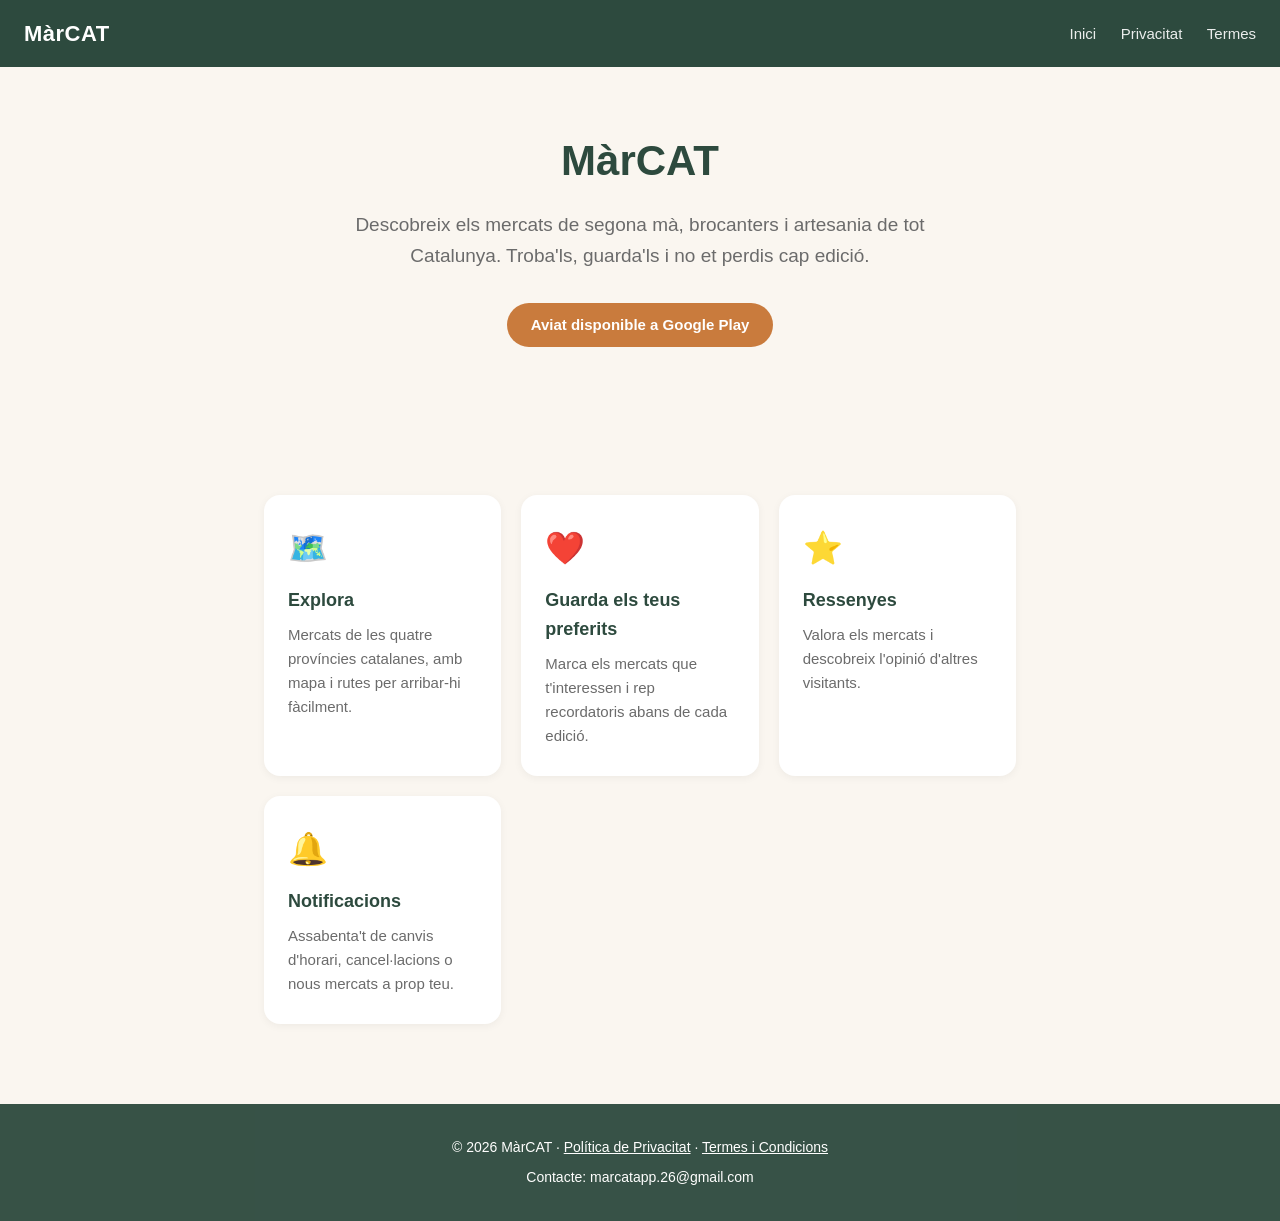
==== index.html @ 8c195678 "Add files via upload" ====
<!DOCTYPE html>
<html lang="ca">
<head>
  <meta charset="UTF-8">
  <meta name="viewport" content="width=device-width, initial-scale=1.0">
  <title>MàrCAT — Mercats de segona mà i brocanters de Catalunya</title>
  <meta name="description"
    content="MàrCAT és l'aplicació per descobrir mercats de segona mà,
    brocanters i artesania a Catalunya.">
  <link rel="stylesheet" href="style.css">
</head>
<body>

  <header class="navbar">
    <a href="index.html" class="logo">MàrCAT</a>
    <nav>
      <a href="index.html">Inici</a>
      <a href="privacitat.html">Privacitat</a>
      <a href="termes.html">Termes</a>
    </nav>
  </header>

  <section class="hero">
    <h1>MàrCAT</h1>
    <p class="subtitol">
      Descobreix els mercats de segona mà, brocanters i artesania
      de tot Catalunya. Troba'ls, guarda'ls i no et perdis cap edició.
    </p>
    <span class="badge">Aviat disponible a Google Play</span>
  </section>

  <div class="container">
    <div class="features">
      <div class="feature-card">
        <div class="icon">🗺️</div>
        <h3>Explora</h3>
        <p>Mercats de les quatre províncies catalanes, amb mapa i
          rutes per arribar-hi fàcilment.</p>
      </div>
      <div class="feature-card">
        <div class="icon">❤️</div>
        <h3>Guarda els teus preferits</h3>
        <p>Marca els mercats que t'interessen i rep recordatoris
          abans de cada edició.</p>
      </div>
      <div class="feature-card">
        <div class="icon">⭐</div>
        <h3>Ressenyes</h3>
        <p>Valora els mercats i descobreix l'opinió d'altres
          visitants.</p>
      </div>
      <div class="feature-card">
        <div class="icon">🔔</div>
        <h3>Notificacions</h3>
        <p>Assabenta't de canvis d'horari, cancel·lacions o nous
          mercats a prop teu.</p>
      </div>
    </div>
  </div>

  <footer class="footer">
    <p>© 2026 MàrCAT ·
      <a href="privacitat.html">Política de Privacitat</a> ·
      <a href="termes.html">Termes i Condicions</a>
    </p>
    <p style="margin-top:8px;">Contacte: marcatapp.26@gmail.com</p>
  </footer>

</body>
</html>
---- style.css ----
/* Estils compartits de la web de MàrCAT */

:root {
  --crema: #FAF6F0;
  --verd: #2D4A3E;
  --terracota: #C97B3D;
  --marro: #8B5E3C;
  --text: #2B2B2B;
  --gris-suau: #6B6B6B;
}

* {
  margin: 0;
  padding: 0;
  box-sizing: border-box;
}

body {
  font-family: -apple-system, BlinkMacSystemFont, "Segoe UI", Roboto,
    Helvetica, Arial, sans-serif;
  background-color: var(--crema);
  color: var(--text);
  line-height: 1.6;
}

/* Capçalera / barra de navegació */
.navbar {
  background-color: var(--verd);
  padding: 16px 24px;
  display: flex;
  align-items: center;
  justify-content: space-between;
  flex-wrap: wrap;
  gap: 12px;
}

.navbar .logo {
  color: white;
  font-size: 22px;
  font-weight: 700;
  text-decoration: none;
  letter-spacing: 0.5px;
}

.navbar nav a {
  color: white;
  text-decoration: none;
  margin-left: 20px;
  font-size: 15px;
  opacity: 0.9;
  transition: opacity 0.2s;
}

.navbar nav a:hover {
  opacity: 1;
  text-decoration: underline;
}

/* Contingut principal */
.container {
  max-width: 800px;
  margin: 0 auto;
  padding: 40px 24px 80px;
}

/* Secció hero de la pàgina d'inici */
.hero {
  text-align: center;
  padding: 60px 24px;
}

.hero h1 {
  color: var(--verd);
  font-size: 42px;
  margin-bottom: 16px;
}

.hero p.subtitol {
  color: var(--gris-suau);
  font-size: 19px;
  max-width: 600px;
  margin: 0 auto 32px;
}

.hero .badge {
  display: inline-block;
  background-color: var(--terracota);
  color: white;
  padding: 10px 24px;
  border-radius: 24px;
  font-weight: 600;
  font-size: 15px;
}

/* Targetes de característiques */
.features {
  display: grid;
  grid-template-columns: repeat(auto-fit, minmax(220px, 1fr));
  gap: 20px;
  margin-top: 48px;
}

.feature-card {
  background: white;
  border-radius: 16px;
  padding: 28px 24px;
  box-shadow: 0 2px 8px rgba(0, 0, 0, 0.05);
}

.feature-card .icon {
  font-size: 32px;
  margin-bottom: 12px;
}

.feature-card h3 {
  color: var(--verd);
  font-size: 18px;
  margin-bottom: 8px;
}

.feature-card p {
  color: var(--gris-suau);
  font-size: 15px;
}

/* Contingut de text legal */
.legal h1 {
  color: var(--verd);
  font-size: 32px;
  margin-bottom: 8px;
}

.legal .data-actualitzacio {
  color: var(--gris-suau);
  font-style: italic;
  margin-bottom: 32px;
}

.legal h2 {
  color: var(--verd);
  font-size: 22px;
  margin-top: 32px;
  margin-bottom: 12px;
  padding-bottom: 6px;
  border-bottom: 2px solid var(--terracota);
}

.legal h3 {
  color: var(--marro);
  font-size: 17px;
  margin-top: 20px;
  margin-bottom: 8px;
}

.legal p,
.legal li {
  margin-bottom: 12px;
  font-size: 16px;
}

.legal ul {
  padding-left: 24px;
  margin-bottom: 16px;
}

.legal strong {
  color: var(--verd);
}

.legal .nota {
  background-color: rgba(201, 123, 61, 0.1);
  border-left: 4px solid var(--terracota);
  padding: 16px 20px;
  border-radius: 8px;
  margin-top: 32px;
  font-size: 14px;
  color: var(--gris-suau);
}

.legal .destacat {
  background-color: #FFF8E1;
  border: 1px solid #F0D98C;
  padding: 4px 8px;
  border-radius: 4px;
  font-weight: 600;
}

/* Peu de pàgina */
.footer {
  background-color: var(--verd);
  color: white;
  text-align: center;
  padding: 32px 24px;
  font-size: 14px;
  opacity: 0.95;
}

.footer a {
  color: white;
  text-decoration: underline;
}

/* Responsivitat */
@media (max-width: 600px) {
  .hero h1 {
    font-size: 32px;
  }
  .navbar {
    justify-content: center;
    text-align: center;
  }
  .navbar nav a {
    margin: 0 10px;
  }
}
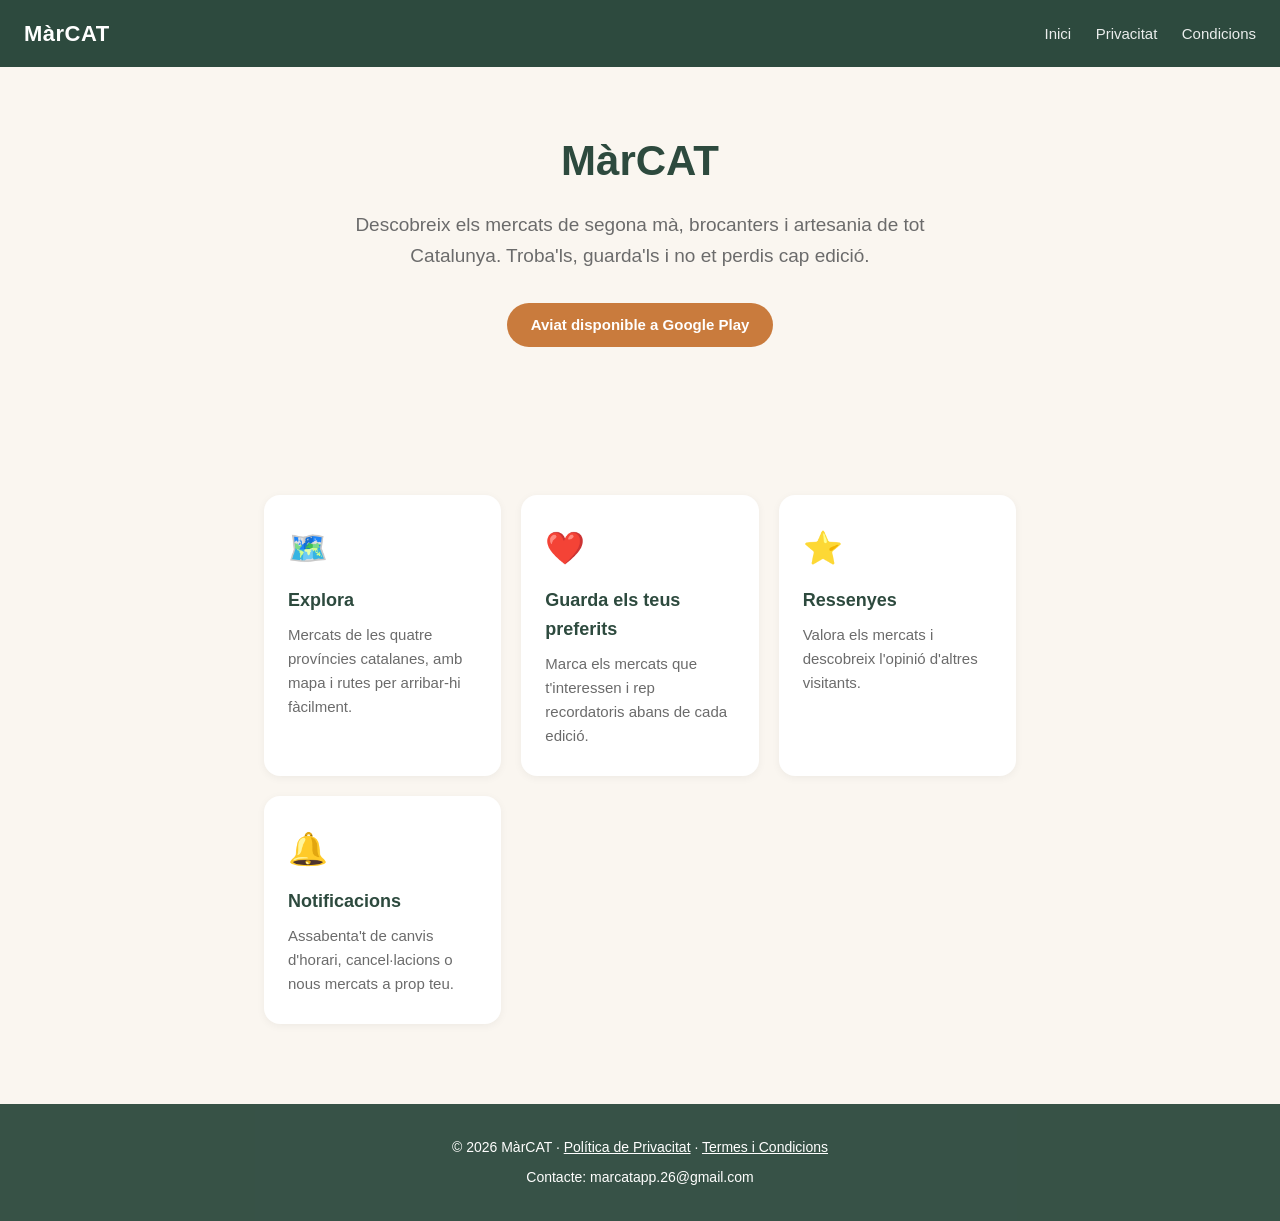
==== commit fac39e16: "Update index.html" ====
--- a/index.html
+++ b/index.html
@@ -16,7 +16,7 @@
     <nav>
       <a href="index.html">Inici</a>
       <a href="privacitat.html">Privacitat</a>
-      <a href="termes.html">Termes</a>
+      <a href="termes.html">Condicions</a>
     </nav>
   </header>
 
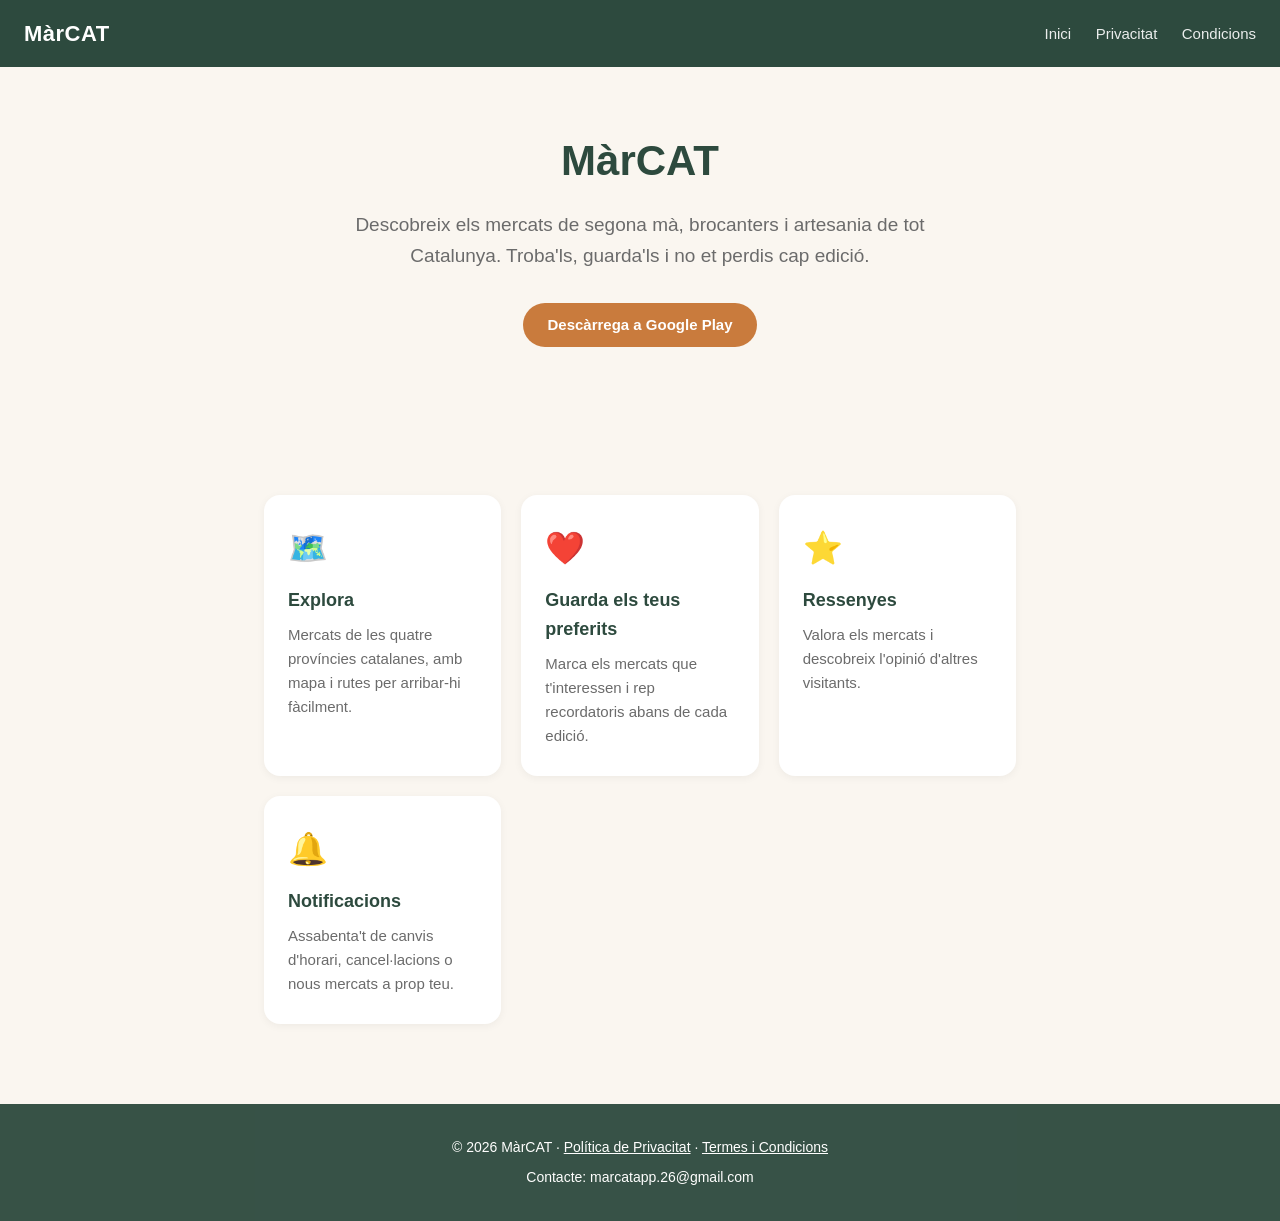
==== commit 784a7729: "Update index.html" ====
--- a/index.html
+++ b/index.html
@@ -26,7 +26,7 @@
       Descobreix els mercats de segona mà, brocanters i artesania
       de tot Catalunya. Troba'ls, guarda'ls i no et perdis cap edició.
     </p>
-    <span class="badge">Aviat disponible a Google Play</span>
+    <span class="badge"><a href="https://play.google.com/store/apps/details?id=com.mercat.mercat&pcampaignid=web_share" target="_blank" rel="noopener noreferrer" style="color: inherit; text-decoration: none;">Descàrrega a Google Play</a></span>
   </section>
 
   <div class="container">
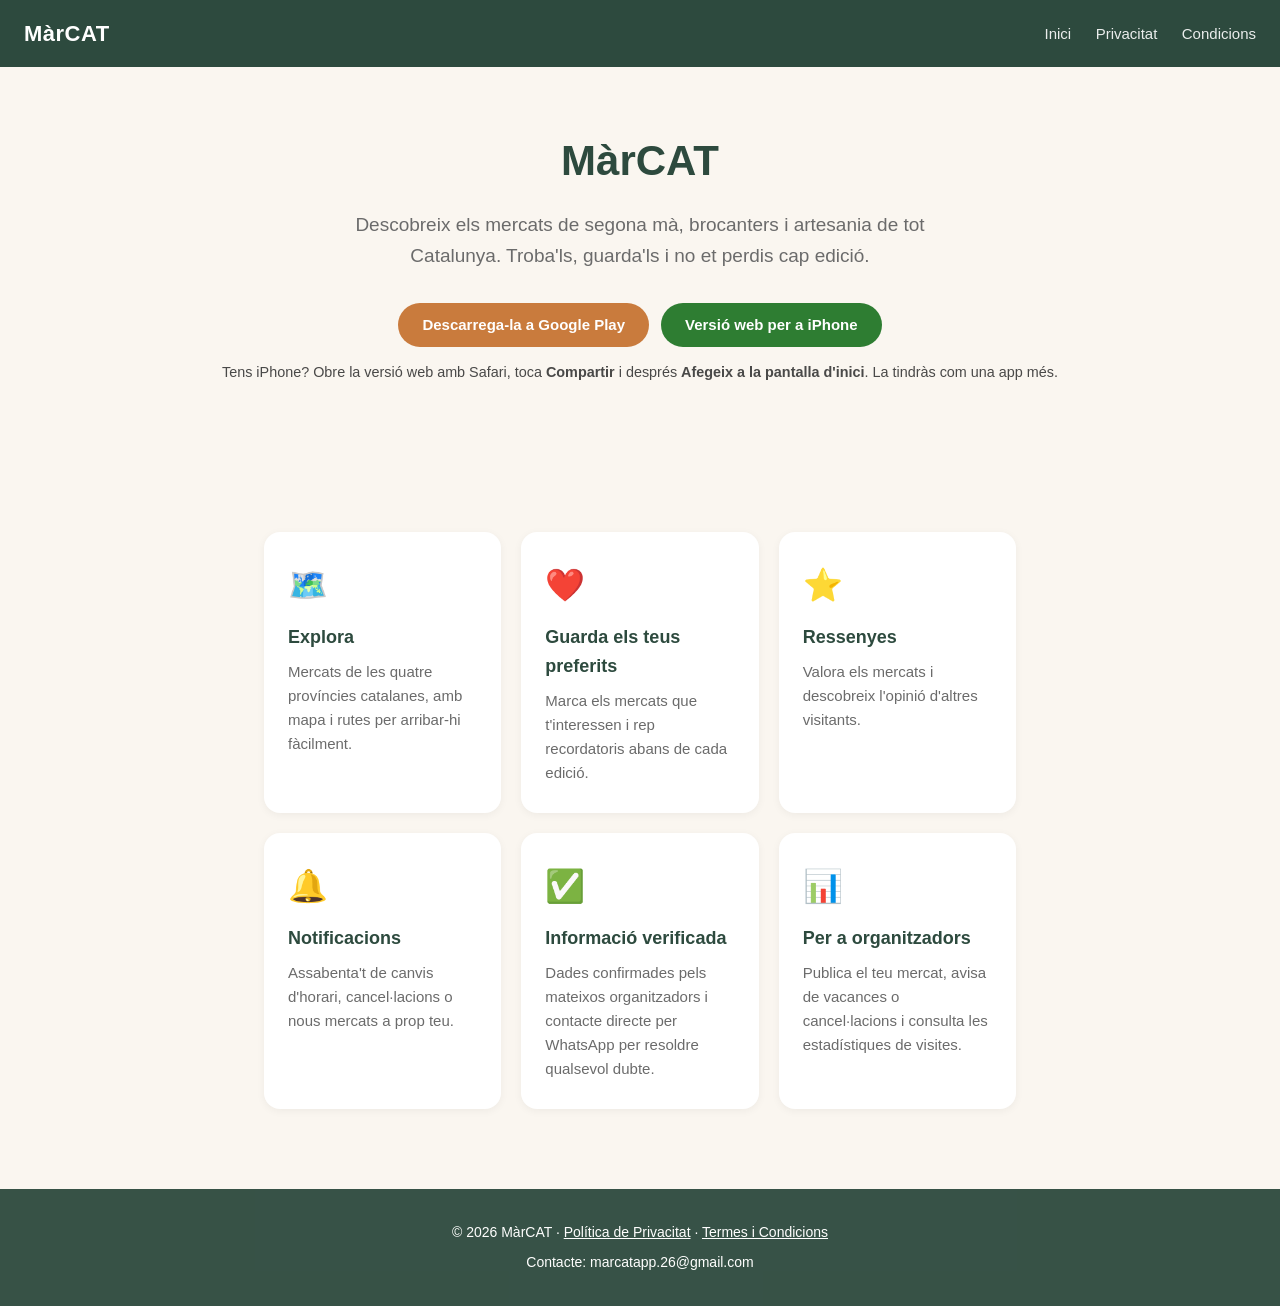
==== commit 9ebae62f: "Rename index (3).html to index.html" ====
--- a/index.html
+++ b/index.html
@@ -8,6 +8,32 @@
     content="MàrCAT és l'aplicació per descobrir mercats de segona mà,
     brocanters i artesania a Catalunya.">
   <link rel="stylesheet" href="style.css">
+  <style>
+    /* Botons de descàrrega: un al costat de l'altre (i un sota l'altre
+       en mòbil). Reutilitzen la classe .badge de style.css. */
+    .botons-descarrega {
+      display: flex;
+      flex-wrap: wrap;
+      justify-content: center;
+      gap: 12px;
+      margin-top: 8px;
+    }
+    .botons-descarrega a.badge {
+      color: #ffffff;
+      text-decoration: none;
+      cursor: pointer;
+    }
+    /* Botó de la versió web (iPhone): mateixa forma, en verd. */
+    .botons-descarrega a.badge.web {
+      background: #2E7D32;
+      border-color: #2E7D32;
+    }
+    .nota-iphone {
+      margin-top: 14px;
+      font-size: 0.9em;
+      opacity: 0.85;
+    }
+  </style>
 </head>
 <body>
 
@@ -26,7 +52,26 @@
       Descobreix els mercats de segona mà, brocanters i artesania
       de tot Catalunya. Troba'ls, guarda'ls i no et perdis cap edició.
     </p>
-    <span class="badge"><a href="https://play.google.com/store/apps/details?id=com.mercat.mercat&pcampaignid=web_share" target="_blank" rel="noopener noreferrer" style="color: inherit; text-decoration: none;">Descàrrega a Google Play</a></span>
+
+    <div class="botons-descarrega">
+      <a class="badge"
+        href="https://play.google.com/store/apps/details?id=com.mercat.mercat&pcampaignid=web_share"
+        target="_blank" rel="noopener noreferrer">
+        Descarrega-la a Google Play
+      </a>
+      <a class="badge web"
+        href="https://app.marcat.app"
+        target="_blank" rel="noopener noreferrer">
+        Versió web per a iPhone
+      </a>
+    </div>
+
+    <p class="nota-iphone">
+      Tens iPhone? Obre la versió web amb Safari, toca
+      <strong>Compartir</strong> i després
+      <strong>Afegeix a la pantalla d'inici</strong>.
+      La tindràs com una app més.
+    </p>
   </section>
 
   <div class="container">
@@ -55,6 +100,18 @@
         <p>Assabenta't de canvis d'horari, cancel·lacions o nous
           mercats a prop teu.</p>
       </div>
+      <div class="feature-card">
+        <div class="icon">✅</div>
+        <h3>Informació verificada</h3>
+        <p>Dades confirmades pels mateixos organitzadors i contacte
+          directe per WhatsApp per resoldre qualsevol dubte.</p>
+      </div>
+      <div class="feature-card">
+        <div class="icon">📊</div>
+        <h3>Per a organitzadors</h3>
+        <p>Publica el teu mercat, avisa de vacances o cancel·lacions
+          i consulta les estadístiques de visites.</p>
+      </div>
     </div>
   </div>
 
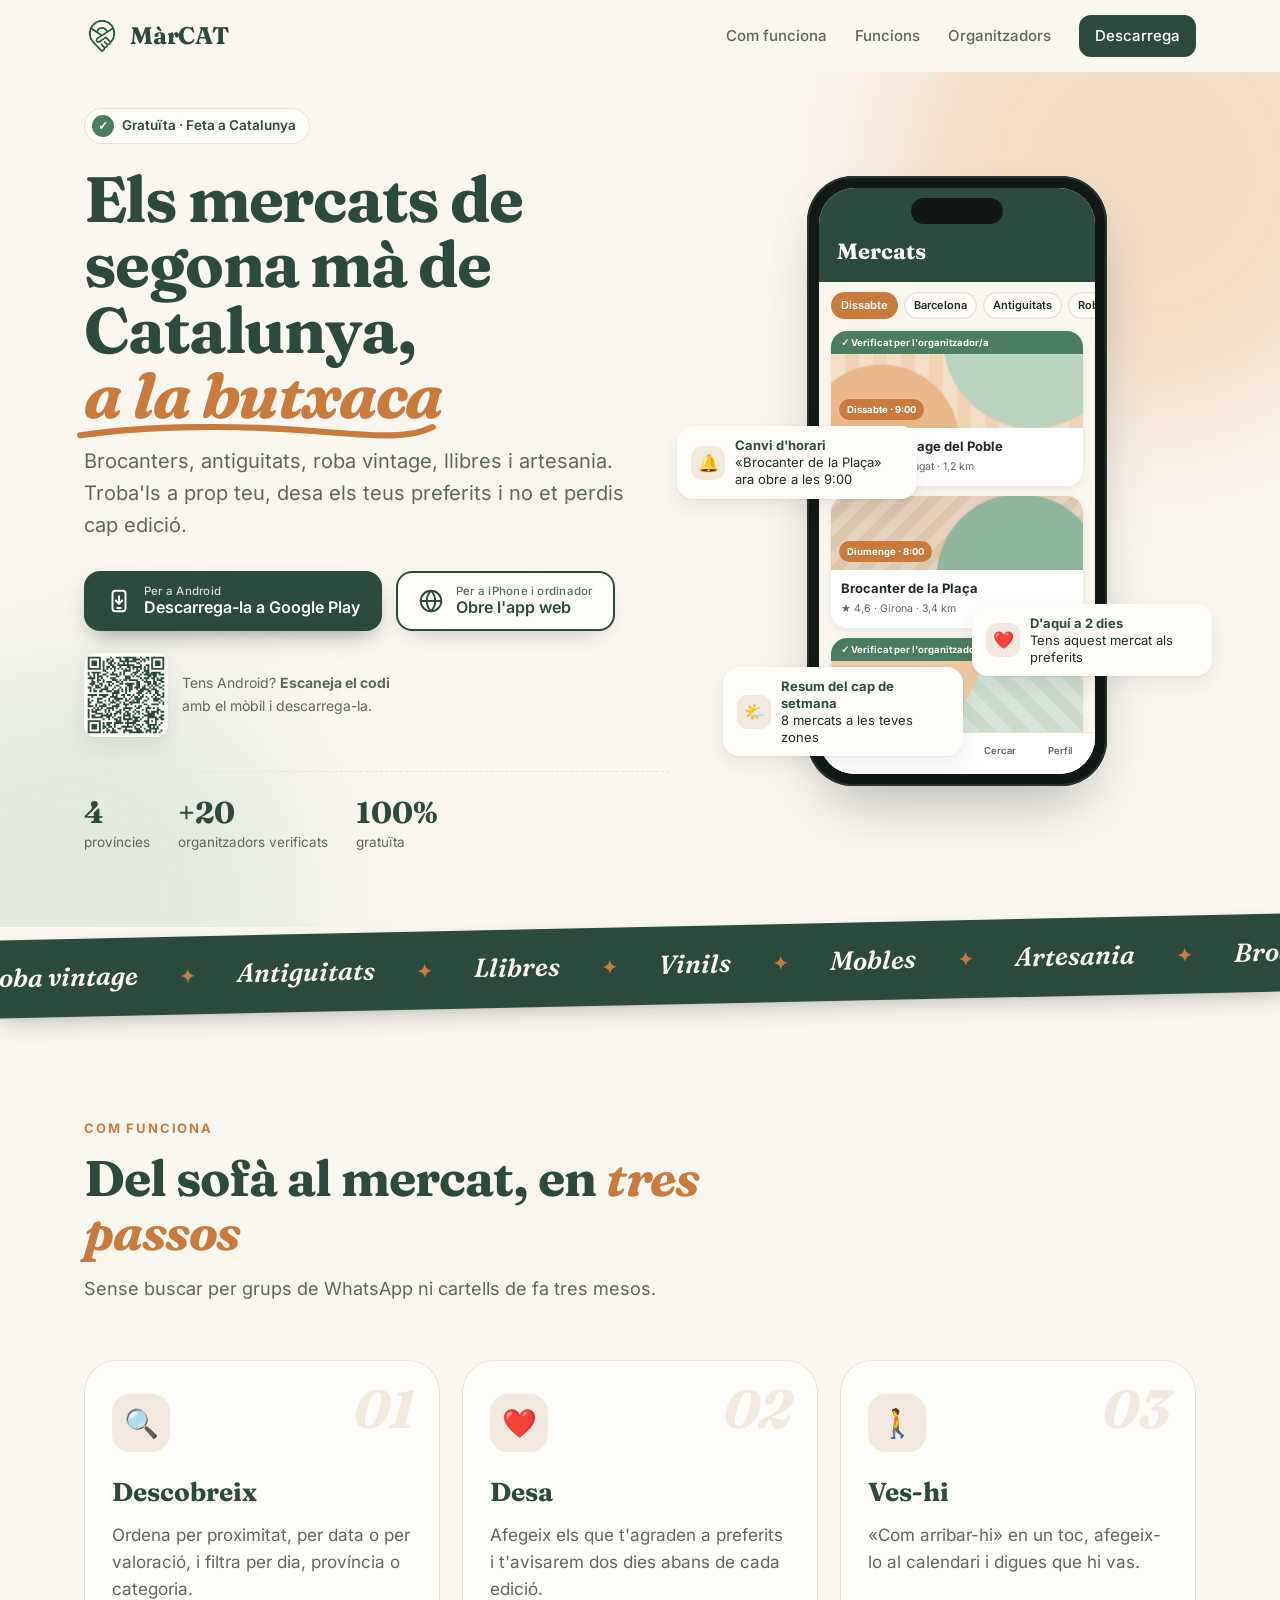
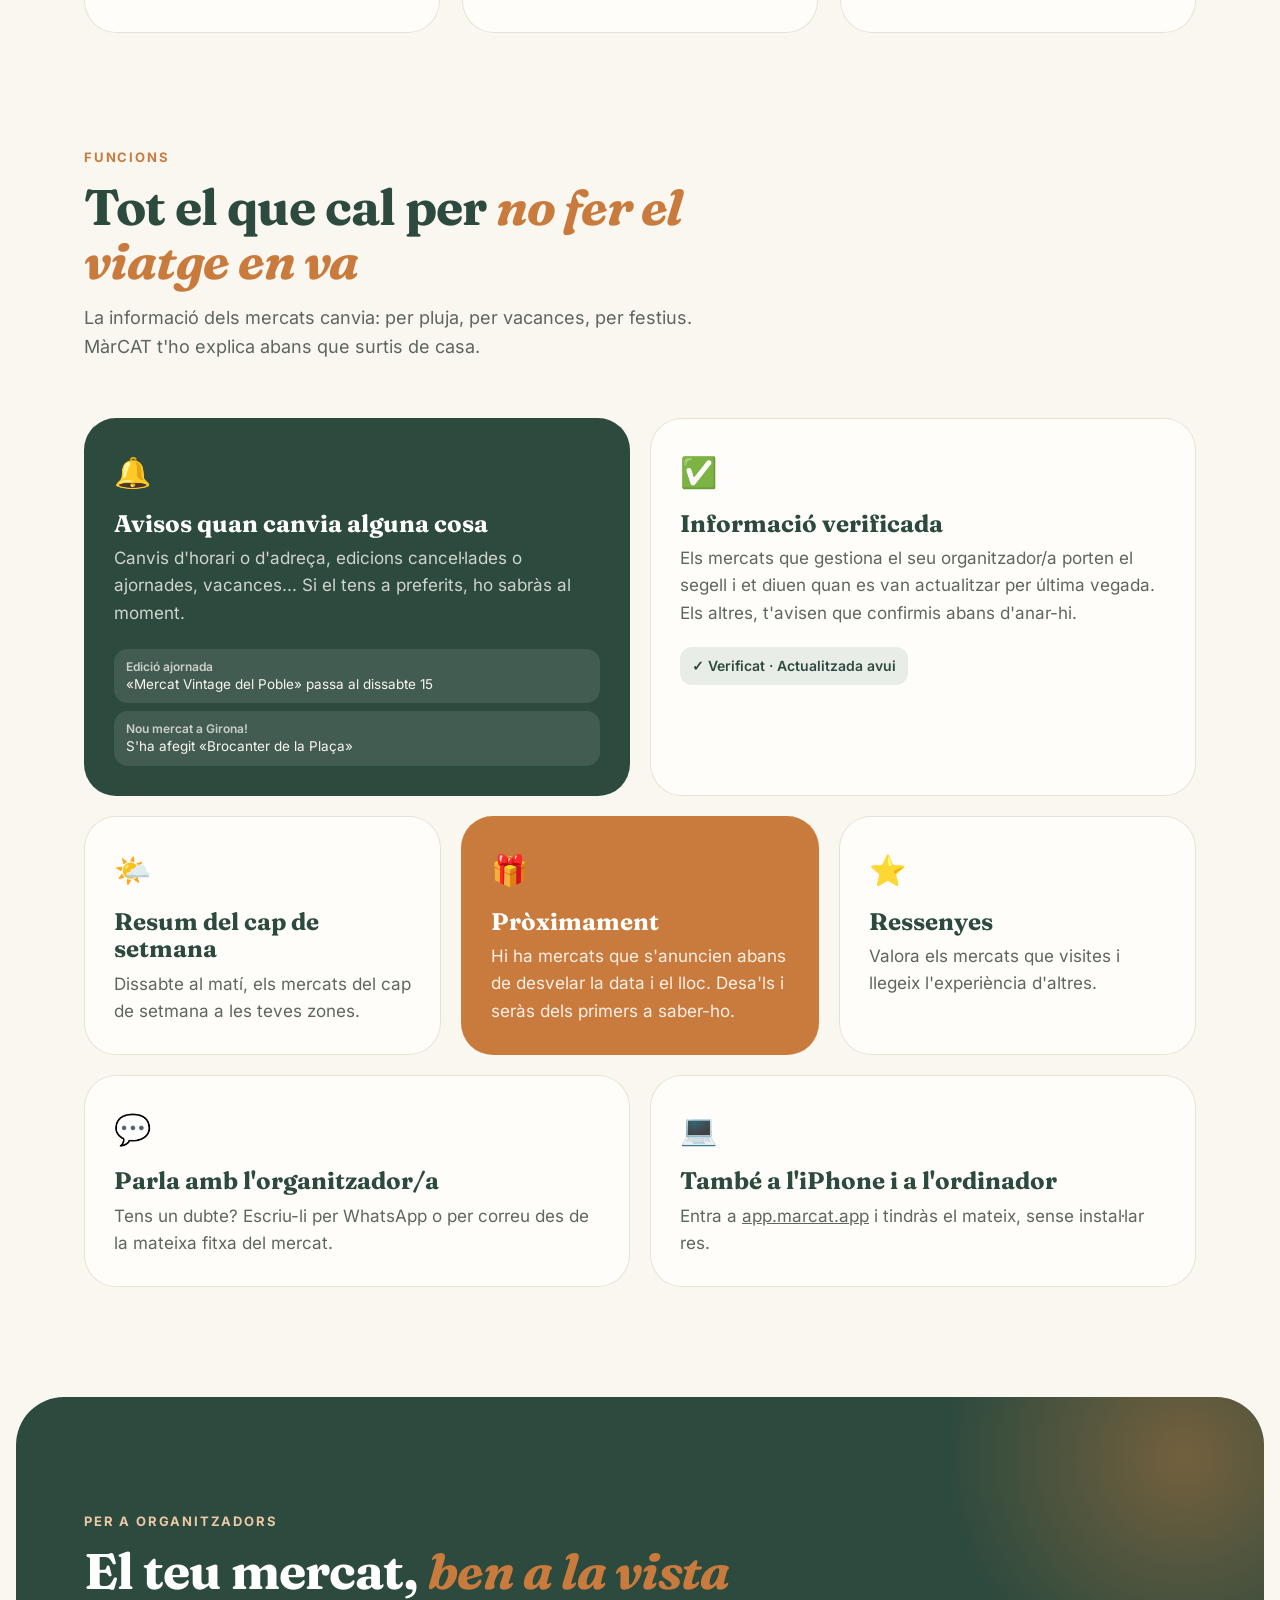
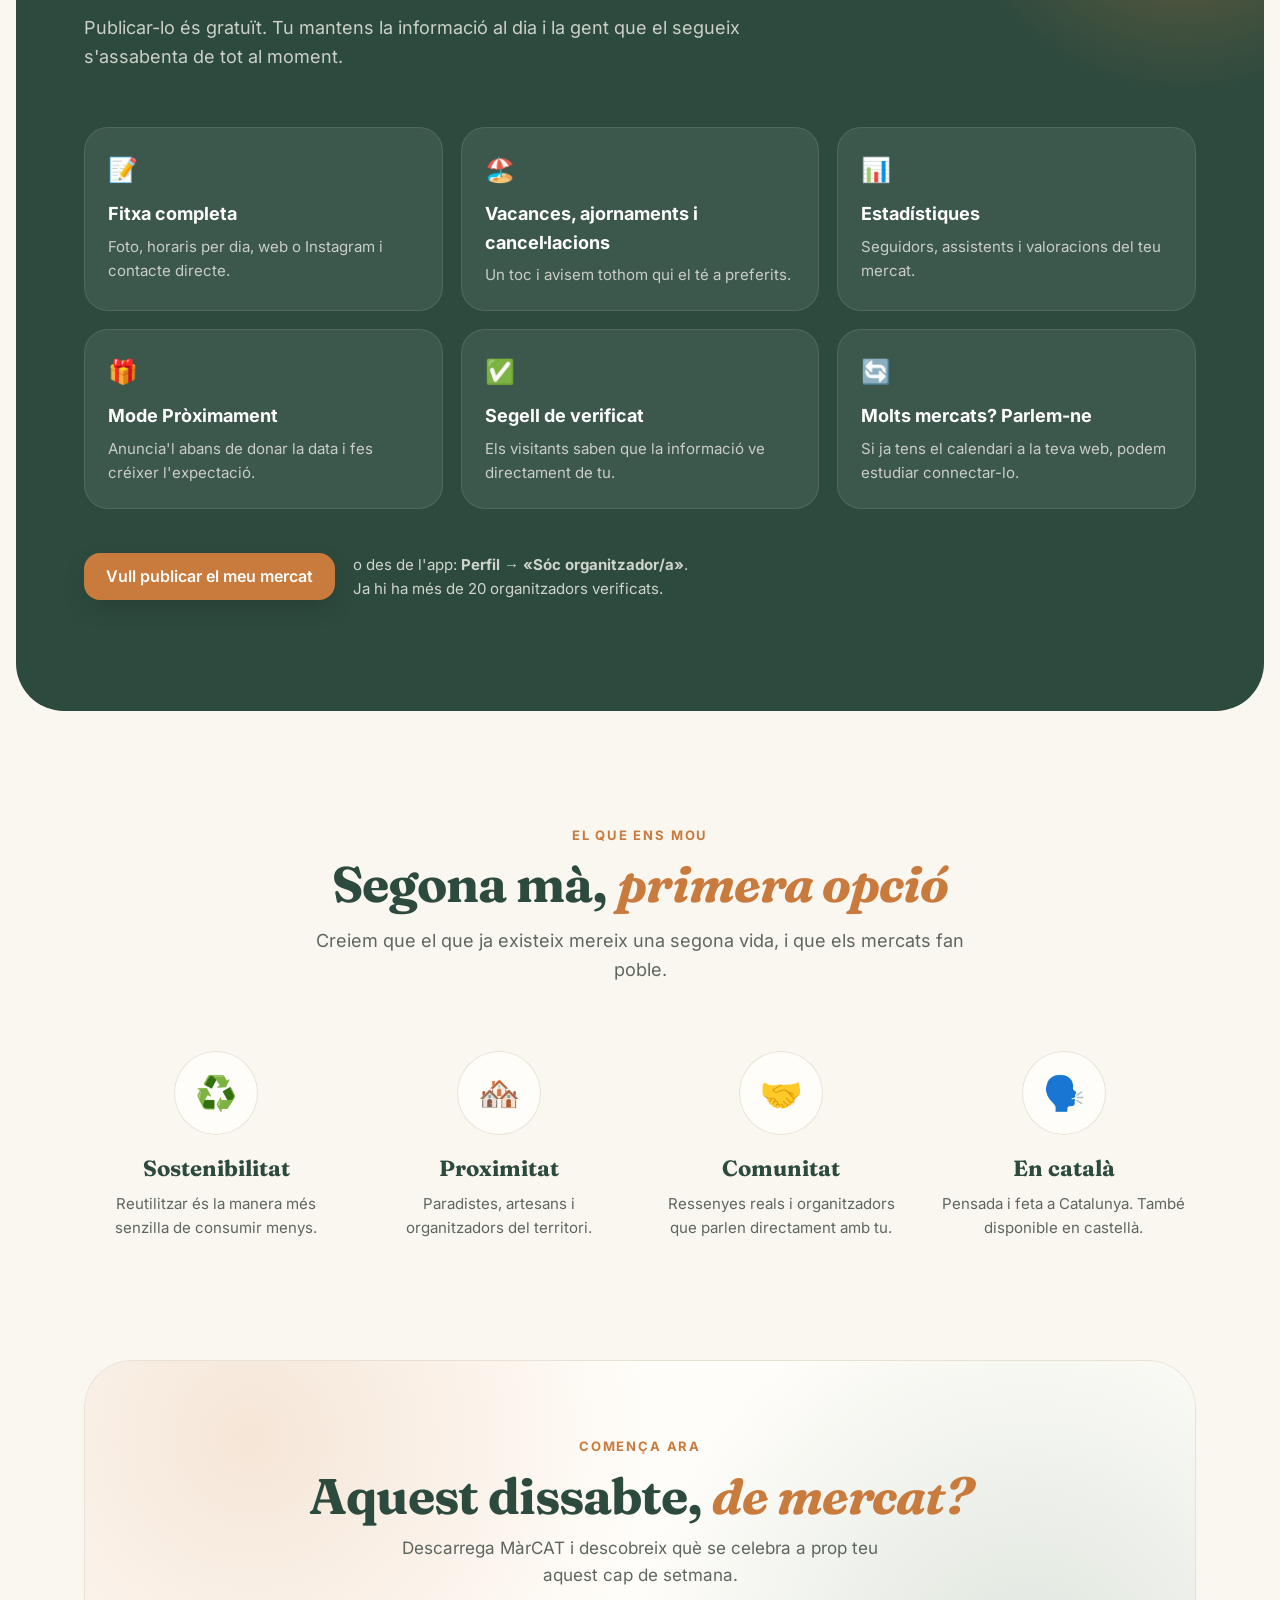
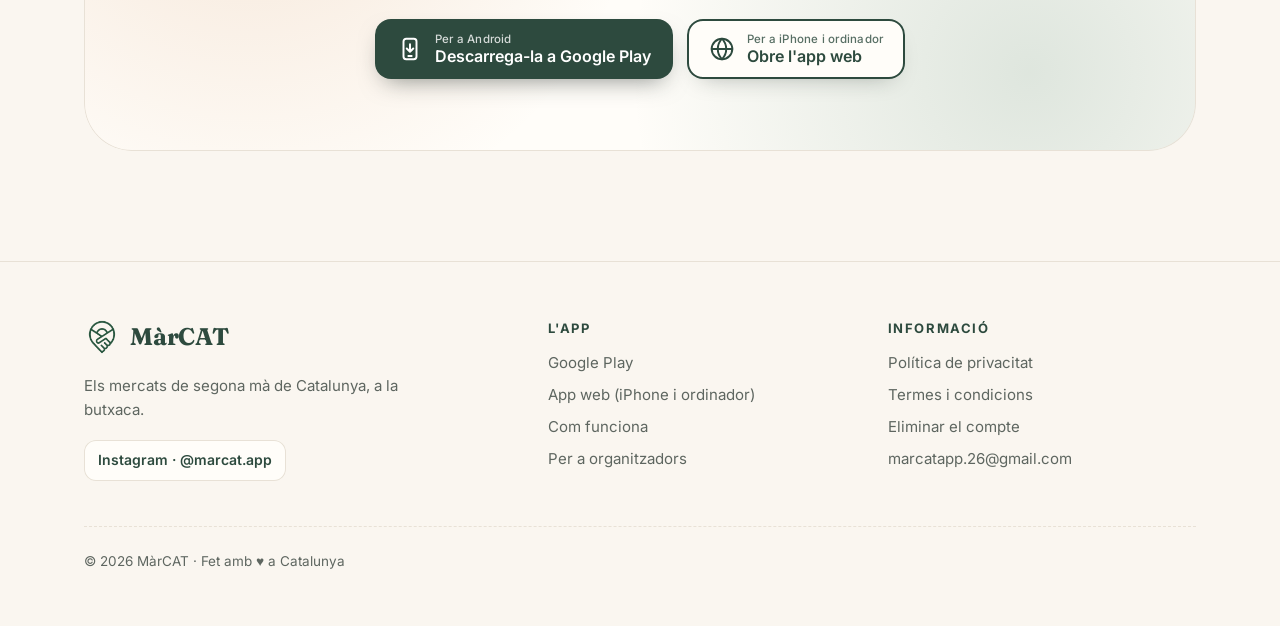
==== commit c1650f86: "Web nova: nou disseny i politiques actualitzades" ====
--- a/index.html
+++ b/index.html
@@ -1,127 +1,421 @@
 <!DOCTYPE html>
-<html lang="ca">
+<html lang="ca" class="sense-js">
 <head>
   <meta charset="UTF-8">
   <meta name="viewport" content="width=device-width, initial-scale=1.0">
-  <title>MàrCAT — Mercats de segona mà i brocanters de Catalunya</title>
+  <title>MàrCAT · Els mercats de segona mà de Catalunya</title>
   <meta name="description"
-    content="MàrCAT és l'aplicació per descobrir mercats de segona mà,
-    brocanters i artesania a Catalunya.">
-  <link rel="stylesheet" href="style.css">
-  <style>
-    /* Botons de descàrrega: un al costat de l'altre (i un sota l'altre
-       en mòbil). Reutilitzen la classe .badge de style.css. */
-    .botons-descarrega {
-      display: flex;
-      flex-wrap: wrap;
-      justify-content: center;
-      gap: 12px;
-      margin-top: 8px;
-    }
-    .botons-descarrega a.badge {
-      color: #ffffff;
-      text-decoration: none;
-      cursor: pointer;
-    }
-    /* Botó de la versió web (iPhone): mateixa forma, en verd. */
-    .botons-descarrega a.badge.web {
-      background: #2E7D32;
-      border-color: #2E7D32;
-    }
-    .nota-iphone {
-      margin-top: 14px;
-      font-size: 0.9em;
-      opacity: 0.85;
-    }
-  </style>
+    content="MàrCAT és l'app gratuïta per descobrir mercats de segona mà, brocanters, antiguitats i artesania a tot Catalunya. Desa els teus preferits i rep avisos de cada canvi.">
+  <meta name="theme-color" content="#2D4A3E">
+
+  <!-- Vista prèvia en compartir l'enllaç (WhatsApp, xarxes...) -->
+  <meta property="og:type" content="website">
+  <meta property="og:url" content="https://marcat.app/">
+  <meta property="og:title" content="MàrCAT · Els mercats de segona mà de Catalunya">
+  <meta property="og:description"
+    content="Troba brocanters, mercats d'antiguitats, vintage i artesania a prop teu. Gratuïta.">
+  <meta property="og:image" content="https://marcat.app/assets/img/og-marcat.png">
+  <meta property="og:image:width" content="1200">
+  <meta property="og:image:height" content="630">
+  <meta name="twitter:card" content="summary_large_image">
+  <meta property="og:locale" content="ca_ES">
+
+  <link rel="icon" href="favicon.ico" sizes="any">
+  <link rel="icon" type="image/png" sizes="96x96" href="favicon-96x96.png">
+  <link rel="icon" type="image/png" sizes="48x48" href="favicon-48x48.png">
+  <link rel="apple-touch-icon" href="apple-touch-icon.png">
+
+  <link rel="preload" href="assets/fonts/fraunces-latin-700-normal.woff2" as="font" type="font/woff2" crossorigin>
+  <link rel="preload" href="assets/fonts/inter-latin-wght-normal.woff2" as="font" type="font/woff2" crossorigin>
+  <link rel="stylesheet" href="assets/css/web.css">
 </head>
 <body>
 
-  <header class="navbar">
-    <a href="index.html" class="logo">MàrCAT</a>
-    <nav>
-      <a href="index.html">Inici</a>
-      <a href="privacitat.html">Privacitat</a>
-      <a href="termes.html">Condicions</a>
-    </nav>
+  <!-- ============================ CAPÇALERA ============================ -->
+  <header class="capcalera">
+    <div class="contenidor">
+      <a class="marca" href="./" aria-label="MàrCAT, inici">
+        <img src="assets/img/logo-128.png" alt="" width="36" height="36">
+        MàrCAT
+      </a>
+      <nav class="menu" aria-label="Menú principal">
+        <a href="#com-funciona">Com funciona</a>
+        <a href="#funcions">Funcions</a>
+        <a href="#organitzadors">Organitzadors</a>
+        <a class="boto-petit" href="#descarrega">Descarrega</a>
+      </nav>
+    </div>
   </header>
 
-  <section class="hero">
-    <h1>MàrCAT</h1>
-    <p class="subtitol">
-      Descobreix els mercats de segona mà, brocanters i artesania
-      de tot Catalunya. Troba'ls, guarda'ls i no et perdis cap edició.
-    </p>
-
-    <div class="botons-descarrega">
-      <a class="badge"
-        href="https://play.google.com/store/apps/details?id=com.mercat.mercat&pcampaignid=web_share"
-        target="_blank" rel="noopener noreferrer">
-        Descarrega-la a Google Play
-      </a>
-      <a class="badge web"
-        href="https://app.marcat.app"
-        target="_blank" rel="noopener noreferrer">
-        Versió web per a iPhone
-      </a>
+  <main>
+
+    <!-- =============================== HERO =============================== -->
+    <section class="hero" id="descarrega">
+      <div class="contenidor">
+
+        <div>
+          <span class="etiqueta"><span class="punt">✓</span> Gratuïta · Feta a Catalunya</span>
+
+          <h1>
+            Els mercats de segona mà de Catalunya,
+            <em>a la butxaca<svg viewBox="0 0 300 20" preserveAspectRatio="none" aria-hidden="true"><path d="M3 14 C 60 4, 140 4, 200 10 S 280 16, 297 6"/></svg></em>
+          </h1>
+
+          <p class="entradeta">
+            Brocanters, antiguitats, roba vintage, llibres i artesania.
+            Troba'ls a prop teu, desa els teus preferits i no et perdis
+            cap edició.
+          </p>
+
+          <div class="descarregues" data-descarregues>
+            <a class="boto brilla" data-boto="play"
+              href="https://play.google.com/store/apps/details?id=com.mercat.mercat&amp;referrer=utm_source%3Dweb"
+              target="_blank" rel="noopener">
+              <svg viewBox="0 0 24 24" fill="none" stroke="currentColor" stroke-width="1.8" stroke-linecap="round" stroke-linejoin="round" aria-hidden="true"><rect x="6" y="2.5" width="12" height="19" rx="2.5"/><path d="M12 7.5v7m0 0-3-3m3 3 3-3"/><path d="M10.5 18.5h3"/></svg>
+              <span class="boto-text"><small>Per a Android</small>Descarrega-la a Google Play</span>
+            </a>
+            <a class="boto secundari" data-boto="web" href="https://app.marcat.app" target="_blank" rel="noopener">
+              <svg viewBox="0 0 24 24" fill="none" stroke="currentColor" stroke-width="1.8" stroke-linecap="round" stroke-linejoin="round" aria-hidden="true"><circle cx="12" cy="12" r="9.5"/><path d="M2.5 12h19M12 2.5c2.6 2.8 3.9 6 3.9 9.5S14.6 18.7 12 21.5C9.4 18.7 8.1 15.5 8.1 12S9.4 5.3 12 2.5Z"/></svg>
+              <span class="boto-text"><small>Per a iPhone i ordinador</small>Obre l'app web</span>
+            </a>
+          </div>
+
+          <!-- Només a iPhone (ho activa web.js) -->
+          <div class="passos-iphone">
+            <strong>A l'iPhone, tindràs MàrCAT com una app més:</strong>
+            <ol>
+              <li>Obre <strong>l'app web</strong> amb Safari.</li>
+              <li>Toca <strong>Compartir</strong> (el quadrat amb la fletxa).</li>
+              <li>Tria <strong>Afegeix a la pantalla d'inici</strong>.</li>
+            </ol>
+          </div>
+
+          <!-- Només a l'ordinador (ho activa web.js) -->
+          <div class="qr">
+            <img src="assets/img/qr-play.svg" alt="Codi QR per descarregar MàrCAT a Google Play" width="84" height="84">
+            <span>Tens Android? <strong>Escaneja el codi</strong><br>amb el mòbil i descarrega-la.</span>
+          </div>
+
+          <div class="xifres">
+            <div class="xifra"><strong>4</strong><span>províncies</span></div>
+            <div class="xifra"><strong>+20</strong><span>organitzadors verificats</span></div>
+            <div class="xifra"><strong>100%</strong><span>gratuïta</span></div>
+          </div>
+        </div>
+
+        <!-- Mòbil de mostra (il·lustració feta amb CSS) -->
+        <div class="escena" aria-hidden="true">
+          <div class="mobil">
+            <div class="pantalla">
+              <div class="illa"></div>
+              <div class="app-barra">Mercats</div>
+              <div class="app-filtres">
+                <span class="actiu">Dissabte</span>
+                <span>Barcelona</span>
+                <span>Antiguitats</span>
+                <span>Roba</span>
+              </div>
+              <div class="app-llista">
+                <div class="targeta-app">
+                  <div class="verificat">✓ Verificat per l'organitzador/a</div>
+                  <div class="foto f1"><span class="data">Dissabte · 9:00</span></div>
+                  <div class="cos"><h4>Mercat Vintage del Poble</h4><p>★ 4,8 · Sant Cugat · 1,2 km</p></div>
+                </div>
+                <div class="targeta-app">
+                  <div class="foto f2"><span class="data">Diumenge · 8:00</span></div>
+                  <div class="cos"><h4>Brocanter de la Plaça</h4><p>★ 4,6 · Girona · 3,4 km</p></div>
+                </div>
+                <div class="targeta-app">
+                  <div class="verificat">✓ Verificat per l'organitzador/a</div>
+                  <div class="foto f3"><span class="data">Dissabte · 10:00</span></div>
+                  <div class="cos"><h4>Fira d'Artesania i Llibres</h4><p>★ 4,9 · Vic · 5,0 km</p></div>
+                </div>
+                <div class="targeta-app">
+                  <div class="foto f4"><span class="data">Diumenge · 9:30</span></div>
+                  <div class="cos"><h4>Mercat de Segona Mà</h4><p>★ 4,5 · Reus · 7,1 km</p></div>
+                </div>
+              </div>
+              <div class="app-nav">
+                <span class="actiu">Explorar</span><span>Preferits</span><span>Cercar</span><span>Perfil</span>
+              </div>
+            </div>
+          </div>
+
+          <div class="avis a1">
+            <span class="ico">🔔</span>
+            <span><b>Canvi d'horari</b>«Brocanter de la Plaça» ara obre a les 9:00</span>
+          </div>
+          <div class="avis a2">
+            <span class="ico">❤️</span>
+            <span><b>D'aquí a 2 dies</b>Tens aquest mercat als preferits</span>
+          </div>
+          <div class="avis a3">
+            <span class="ico">🌤️</span>
+            <span><b>Resum del cap de setmana</b>8 mercats a les teves zones</span>
+          </div>
+        </div>
+
+      </div>
+    </section>
+
+    <!-- ========================= CINTA CATEGORIES ========================= -->
+    <div class="cinta" aria-hidden="true">
+      <div class="pista">
+        <span>Roba vintage</span><span>Antiguitats</span><span>Llibres</span><span>Vinils</span>
+        <span>Mobles</span><span>Artesania</span><span>Brocanters</span><span>Col·leccionisme</span>
+        <span>Productes de pagès</span><span>Joguines antigues</span>
+        <span>Roba vintage</span><span>Antiguitats</span><span>Llibres</span><span>Vinils</span>
+        <span>Mobles</span><span>Artesania</span><span>Brocanters</span><span>Col·leccionisme</span>
+        <span>Productes de pagès</span><span>Joguines antigues</span>
+      </div>
     </div>
 
-    <p class="nota-iphone">
-      Tens iPhone? Obre la versió web amb Safari, toca
-      <strong>Compartir</strong> i després
-      <strong>Afegeix a la pantalla d'inici</strong>.
-      La tindràs com una app més.
-    </p>
-  </section>
-
-  <div class="container">
-    <div class="features">
-      <div class="feature-card">
-        <div class="icon">🗺️</div>
-        <h3>Explora</h3>
-        <p>Mercats de les quatre províncies catalanes, amb mapa i
-          rutes per arribar-hi fàcilment.</p>
-      </div>
-      <div class="feature-card">
-        <div class="icon">❤️</div>
-        <h3>Guarda els teus preferits</h3>
-        <p>Marca els mercats que t'interessen i rep recordatoris
-          abans de cada edició.</p>
-      </div>
-      <div class="feature-card">
-        <div class="icon">⭐</div>
-        <h3>Ressenyes</h3>
-        <p>Valora els mercats i descobreix l'opinió d'altres
-          visitants.</p>
-      </div>
-      <div class="feature-card">
-        <div class="icon">🔔</div>
-        <h3>Notificacions</h3>
-        <p>Assabenta't de canvis d'horari, cancel·lacions o nous
-          mercats a prop teu.</p>
-      </div>
-      <div class="feature-card">
-        <div class="icon">✅</div>
-        <h3>Informació verificada</h3>
-        <p>Dades confirmades pels mateixos organitzadors i contacte
-          directe per WhatsApp per resoldre qualsevol dubte.</p>
-      </div>
-      <div class="feature-card">
-        <div class="icon">📊</div>
-        <h3>Per a organitzadors</h3>
-        <p>Publica el teu mercat, avisa de vacances o cancel·lacions
-          i consulta les estadístiques de visites.</p>
-      </div>
+    <!-- =========================== COM FUNCIONA =========================== -->
+    <section class="seccio" id="com-funciona">
+      <div class="contenidor">
+        <div class="capcal-seccio apareix">
+          <span class="avantitol">Com funciona</span>
+          <h2>Del sofà al mercat, en <em>tres passos</em></h2>
+          <p>Sense buscar per grups de WhatsApp ni cartells de fa tres mesos.</p>
+        </div>
+
+        <div class="passos">
+          <article class="pas apareix">
+            <div class="ico-gran">🔍</div>
+            <h3>Descobreix</h3>
+            <p>Ordena per proximitat, per data o per valoració, i filtra per
+              dia, província o categoria.</p>
+          </article>
+          <article class="pas apareix" style="--retard:.12s">
+            <div class="ico-gran">❤️</div>
+            <h3>Desa</h3>
+            <p>Afegeix els que t'agraden a preferits i t'avisarem dos dies
+              abans de cada edició.</p>
+          </article>
+          <article class="pas apareix" style="--retard:.24s">
+            <div class="ico-gran">🚶</div>
+            <h3>Ves-hi</h3>
+            <p>«Com arribar-hi» en un toc, afegeix-lo al calendari i
+              digues que hi vas.</p>
+          </article>
+        </div>
+      </div>
+    </section>
+
+    <!-- ============================= FUNCIONS ============================= -->
+    <section class="seccio" id="funcions" style="padding-top:0">
+      <div class="contenidor">
+        <div class="capcal-seccio apareix">
+          <span class="avantitol">Funcions</span>
+          <h2>Tot el que cal per <em>no fer el viatge en va</em></h2>
+          <p>La informació dels mercats canvia: per pluja, per vacances, per
+            festius. MàrCAT t'ho explica abans que surtis de casa.</p>
+        </div>
+
+        <div class="bento">
+          <article class="caixa ampla verda apareix">
+            <div class="ico">🔔</div>
+            <h3>Avisos quan canvia alguna cosa</h3>
+            <p>Canvis d'horari o d'adreça, edicions cancel·lades o
+              ajornades, vacances... Si el tens a preferits, ho sabràs al moment.</p>
+            <div class="mini-notif">
+              <div><b>Edició ajornada</b>«Mercat Vintage del Poble» passa al dissabte 15</div>
+              <div><b>Nou mercat a Girona!</b>S'ha afegit «Brocanter de la Plaça»</div>
+            </div>
+          </article>
+
+          <article class="caixa ampla apareix" style="--retard:.1s">
+            <div class="ico">✅</div>
+            <h3>Informació verificada</h3>
+            <p>Els mercats que gestiona el seu organitzador/a porten el segell
+              i et diuen quan es van actualitzar per última vegada. Els altres,
+              t'avisen que confirmis abans d'anar-hi.</p>
+            <span class="segell">✓ Verificat · Actualitzada avui</span>
+          </article>
+
+          <article class="caixa apareix">
+            <div class="ico">🌤️</div>
+            <h3>Resum del cap de setmana</h3>
+            <p>Dissabte al matí, els mercats del cap de setmana a les teves zones.</p>
+          </article>
+
+          <article class="caixa terracota apareix" style="--retard:.1s">
+            <div class="ico">🎁</div>
+            <h3>Pròximament</h3>
+            <p>Hi ha mercats que s'anuncien abans de desvelar la data i el lloc.
+              Desa'ls i seràs dels primers a saber-ho.</p>
+          </article>
+
+          <article class="caixa apareix" style="--retard:.2s">
+            <div class="ico">⭐</div>
+            <h3>Ressenyes</h3>
+            <p>Valora els mercats que visites i llegeix l'experiència d'altres.</p>
+          </article>
+
+          <article class="caixa ampla apareix">
+            <div class="ico">💬</div>
+            <h3>Parla amb l'organitzador/a</h3>
+            <p>Tens un dubte? Escriu-li per WhatsApp o per correu des de la
+              mateixa fitxa del mercat.</p>
+          </article>
+
+          <article class="caixa ampla apareix" style="--retard:.1s">
+            <div class="ico">💻</div>
+            <h3>També a l'iPhone i a l'ordinador</h3>
+            <p>Entra a <a href="https://app.marcat.app" target="_blank" rel="noopener">app.marcat.app</a>
+              i tindràs el mateix, sense instal·lar res.</p>
+          </article>
+        </div>
+      </div>
+    </section>
+
+    <!-- =========================== ORGANITZADORS =========================== -->
+    <section class="seccio organitzadors" id="organitzadors">
+      <div class="contenidor">
+        <div class="capcal-seccio apareix">
+          <span class="avantitol">Per a organitzadors</span>
+          <h2>El teu mercat, <em>ben a la vista</em></h2>
+          <p>Publicar-lo és gratuït. Tu mantens la informació al dia i la gent
+            que el segueix s'assabenta de tot al moment.</p>
+        </div>
+
+        <div class="org-graella">
+          <div class="org-item apareix">
+            <div class="ico">📝</div>
+            <h3>Fitxa completa</h3>
+            <p>Foto, horaris per dia, web o Instagram i contacte directe.</p>
+          </div>
+          <div class="org-item apareix" style="--retard:.08s">
+            <div class="ico">🏖️</div>
+            <h3>Vacances, ajornaments i cancel·lacions</h3>
+            <p>Un toc i avisem tothom qui el té a preferits.</p>
+          </div>
+          <div class="org-item apareix" style="--retard:.16s">
+            <div class="ico">📊</div>
+            <h3>Estadístiques</h3>
+            <p>Seguidors, assistents i valoracions del teu mercat.</p>
+          </div>
+          <div class="org-item apareix">
+            <div class="ico">🎁</div>
+            <h3>Mode Pròximament</h3>
+            <p>Anuncia'l abans de donar la data i fes créixer l'expectació.</p>
+          </div>
+          <div class="org-item apareix" style="--retard:.08s">
+            <div class="ico">✅</div>
+            <h3>Segell de verificat</h3>
+            <p>Els visitants saben que la informació ve directament de tu.</p>
+          </div>
+          <div class="org-item apareix" style="--retard:.16s">
+            <div class="ico">🔄</div>
+            <h3>Molts mercats? Parlem-ne</h3>
+            <p>Si ja tens el calendari a la teva web, podem estudiar connectar-lo.</p>
+          </div>
+        </div>
+
+        <div class="org-cta apareix">
+          <a class="boto terracota"
+            href="mailto:marcatapp.26@gmail.com?subject=Vull%20publicar%20el%20meu%20mercat%20a%20M%C3%A0rCAT">
+            Vull publicar el meu mercat
+          </a>
+          <p>o des de l'app: <strong>Perfil → «Sóc organitzador/a»</strong>.<br>
+            Ja hi ha més de 20 organitzadors verificats.</p>
+        </div>
+      </div>
+    </section>
+
+    <!-- =============================== VALORS =============================== -->
+    <section class="seccio" id="valors">
+      <div class="contenidor">
+        <div class="capcal-seccio centrat apareix">
+          <span class="avantitol">El que ens mou</span>
+          <h2>Segona mà, <em>primera opció</em></h2>
+          <p>Creiem que el que ja existeix mereix una segona vida, i que els
+            mercats fan poble.</p>
+        </div>
+
+        <div class="valors">
+          <div class="valor apareix">
+            <div class="cercle">♻️</div>
+            <h3>Sostenibilitat</h3>
+            <p>Reutilitzar és la manera més senzilla de consumir menys.</p>
+          </div>
+          <div class="valor apareix" style="--retard:.08s">
+            <div class="cercle">🏘️</div>
+            <h3>Proximitat</h3>
+            <p>Paradistes, artesans i organitzadors del territori.</p>
+          </div>
+          <div class="valor apareix" style="--retard:.16s">
+            <div class="cercle">🤝</div>
+            <h3>Comunitat</h3>
+            <p>Ressenyes reals i organitzadors que parlen directament amb tu.</p>
+          </div>
+          <div class="valor apareix" style="--retard:.24s">
+            <div class="cercle">🗣️</div>
+            <h3>En català</h3>
+            <p>Pensada i feta a Catalunya. També disponible en castellà.</p>
+          </div>
+        </div>
+      </div>
+    </section>
+
+    <!-- ============================ CRIDA FINAL ============================ -->
+    <section class="contenidor">
+      <div class="crida apareix">
+        <span class="avantitol">Comença ara</span>
+        <h2>Aquest dissabte, <em>de mercat?</em></h2>
+        <p>Descarrega MàrCAT i descobreix què se celebra a prop teu aquest cap de setmana.</p>
+        <div class="descarregues" data-descarregues>
+          <a class="boto brilla" data-boto="play"
+            href="https://play.google.com/store/apps/details?id=com.mercat.mercat&amp;referrer=utm_source%3Dweb"
+            target="_blank" rel="noopener">
+            <svg viewBox="0 0 24 24" fill="none" stroke="currentColor" stroke-width="1.8" stroke-linecap="round" stroke-linejoin="round" aria-hidden="true"><rect x="6" y="2.5" width="12" height="19" rx="2.5"/><path d="M12 7.5v7m0 0-3-3m3 3 3-3"/><path d="M10.5 18.5h3"/></svg>
+            <span class="boto-text"><small>Per a Android</small>Descarrega-la a Google Play</span>
+          </a>
+          <a class="boto secundari" data-boto="web" href="https://app.marcat.app" target="_blank" rel="noopener">
+            <svg viewBox="0 0 24 24" fill="none" stroke="currentColor" stroke-width="1.8" stroke-linecap="round" stroke-linejoin="round" aria-hidden="true"><circle cx="12" cy="12" r="9.5"/><path d="M2.5 12h19M12 2.5c2.6 2.8 3.9 6 3.9 9.5S14.6 18.7 12 21.5C9.4 18.7 8.1 15.5 8.1 12S9.4 5.3 12 2.5Z"/></svg>
+            <span class="boto-text"><small>Per a iPhone i ordinador</small>Obre l'app web</span>
+          </a>
+        </div>
+      </div>
+    </section>
+
+  </main>
+
+  <!-- ================================ PEU ================================ -->
+  <footer class="peu">
+    <div class="contenidor">
+      <div>
+        <a class="marca" href="./">
+          <img src="assets/img/logo-128.png" alt="" width="36" height="36">
+          MàrCAT
+        </a>
+        <p class="lema">Els mercats de segona mà de Catalunya, a la butxaca.</p>
+        <div class="xarxes">
+          <a href="https://www.instagram.com/marcat.app/" target="_blank" rel="noopener">Instagram · @marcat.app</a>
+        </div>
+      </div>
+      <div>
+        <h4>L'app</h4>
+        <ul>
+          <li><a href="https://play.google.com/store/apps/details?id=com.mercat.mercat&amp;referrer=utm_source%3Dweb" target="_blank" rel="noopener">Google Play</a></li>
+          <li><a href="https://app.marcat.app" target="_blank" rel="noopener">App web (iPhone i ordinador)</a></li>
+          <li><a href="#com-funciona">Com funciona</a></li>
+          <li><a href="#organitzadors">Per a organitzadors</a></li>
+        </ul>
+      </div>
+      <div>
+        <h4>Informació</h4>
+        <ul>
+          <li><a href="privacitat.html">Política de privacitat</a></li>
+          <li><a href="termes.html">Termes i condicions</a></li>
+          <li><a href="eliminar-compte.html">Eliminar el compte</a></li>
+          <li><a href="mailto:marcatapp.26@gmail.com">marcatapp.26@gmail.com</a></li>
+        </ul>
+      </div>
+      <p class="copy">© <span data-any>2026</span> MàrCAT · Fet amb ♥ a Catalunya</p>
     </div>
-  </div>
-
-  <footer class="footer">
-    <p>© 2026 MàrCAT ·
-      <a href="privacitat.html">Política de Privacitat</a> ·
-      <a href="termes.html">Termes i Condicions</a>
-    </p>
-    <p style="margin-top:8px;">Contacte: marcatapp.26@gmail.com</p>
   </footer>
 
+  <script src="assets/js/web.js"></script>
 </body>
 </html>
--- a/assets/css/web.css
+++ b/assets/css/web.css
@@ -0,0 +1,1543 @@
+/* =====================================================================
+   MàrCAT · estils de la web (marcat.app)
+   Compartit per totes les pàgines: inici, privacitat, termes...
+   Colors de marca: crema, verd bosc, terracota i marró.
+   Fonts allotjades a la mateixa web (sense Google Fonts: no s'envia la
+   IP dels visitants a tercers).
+   ===================================================================== */
+
+@font-face {
+  font-family: "Fraunces";
+  src: url("../fonts/fraunces-latin-600-normal.woff2") format("woff2");
+  font-weight: 600;
+  font-style: normal;
+  font-display: swap;
+}
+@font-face {
+  font-family: "Fraunces";
+  src: url("../fonts/fraunces-latin-700-normal.woff2") format("woff2");
+  font-weight: 700;
+  font-style: normal;
+  font-display: swap;
+}
+@font-face {
+  font-family: "Fraunces";
+  src: url("../fonts/fraunces-latin-600-italic.woff2") format("woff2");
+  font-weight: 600;
+  font-style: italic;
+  font-display: swap;
+}
+@font-face {
+  font-family: "Fraunces";
+  src: url("../fonts/fraunces-latin-700-italic.woff2") format("woff2");
+  font-weight: 700;
+  font-style: italic;
+  font-display: swap;
+}
+@font-face {
+  font-family: "Inter";
+  src: url("../fonts/inter-latin-wght-normal.woff2") format("woff2");
+  font-weight: 100 900;
+  font-style: normal;
+  font-display: swap;
+}
+
+:root {
+  --crema: #FAF6F0;
+  --crema-fosc: #F1E9DD;
+  --paper: #FFFDF9;
+  --verd: #2D4A3E;
+  --verd-fosc: #1F352C;
+  --verd-clar: #4A7D62;
+  --terracota: #C97B3D;
+  --terracota-fosc: #A9622B;
+  --marro: #8B5E3C;
+  --text: #1F2A24;
+  --text-suau: #5E6660;
+  --linia: #E8E1D6;
+
+  --radi: 20px;
+  --radi-gran: 32px;
+  --ombra: 0 1px 2px rgba(31, 42, 36, .06), 0 8px 24px rgba(31, 42, 36, .08);
+  --ombra-gran: 0 30px 60px -20px rgba(31, 42, 36, .35);
+
+  --serif: "Fraunces", Georgia, "Times New Roman", serif;
+  --sans: "Inter", -apple-system, BlinkMacSystemFont, "Segoe UI", Roboto,
+    Helvetica, Arial, sans-serif;
+
+  --amplada: 1160px;
+}
+
+*,
+*::before,
+*::after {
+  box-sizing: border-box;
+}
+
+html {
+  scroll-behavior: smooth;
+  -webkit-text-size-adjust: 100%;
+}
+
+body {
+  margin: 0;
+  font-family: var(--sans);
+  background: var(--crema);
+  color: var(--text);
+  line-height: 1.6;
+  font-size: 17px;
+  overflow-x: hidden;
+}
+
+/* La cinta inclinada i els avisos del mòbil sobresurten una mica:
+   es retallen aquí perquè mai aparegui scroll horitzontal. */
+main {
+  overflow-x: hidden;
+  overflow-x: clip;
+}
+
+img,
+svg {
+  display: block;
+  max-width: 100%;
+}
+
+a {
+  color: inherit;
+}
+
+:focus-visible {
+  outline: 3px solid var(--terracota);
+  outline-offset: 3px;
+  border-radius: 6px;
+}
+
+.contenidor {
+  width: 100%;
+  max-width: var(--amplada);
+  margin: 0 auto;
+  padding: 0 24px;
+}
+
+/* ---------------------------------------------------------------------
+   Capçalera
+   --------------------------------------------------------------------- */
+
+.capcalera {
+  position: sticky;
+  top: 0;
+  z-index: 50;
+  transition: background .3s ease, box-shadow .3s ease;
+}
+
+.capcalera.amb-fons {
+  background: rgba(250, 246, 240, .86);
+  -webkit-backdrop-filter: saturate(160%) blur(14px);
+  backdrop-filter: saturate(160%) blur(14px);
+  box-shadow: 0 1px 0 var(--linia);
+}
+
+.capcalera .contenidor {
+  display: flex;
+  align-items: center;
+  justify-content: space-between;
+  gap: 16px;
+  height: 72px;
+}
+
+.marca {
+  display: inline-flex;
+  align-items: center;
+  gap: 10px;
+  text-decoration: none;
+  color: var(--verd);
+  font-family: var(--serif);
+  font-weight: 700;
+  font-size: 24px;
+  letter-spacing: -.01em;
+}
+
+.marca img {
+  width: 36px;
+  height: 36px;
+}
+
+.xarxes {
+  display: flex;
+  gap: 10px;
+  margin-top: 18px;
+}
+
+.xarxes a {
+  display: inline-flex;
+  align-items: center;
+  padding: 9px 14px;
+  border-radius: 12px;
+  background: var(--paper);
+  box-shadow: inset 0 0 0 1px var(--linia);
+  color: var(--verd);
+  font-weight: 600;
+  font-size: 14px;
+  transition: background .2s, color .2s, transform .2s;
+}
+
+.xarxes a:hover {
+  background: var(--verd);
+  color: #fff;
+  transform: translateY(-2px);
+  text-decoration: none;
+}
+
+.menu {
+  display: flex;
+  align-items: center;
+  gap: 28px;
+}
+
+.menu a {
+  text-decoration: none;
+  font-size: 15px;
+  font-weight: 500;
+  color: var(--text-suau);
+  transition: color .2s;
+}
+
+.menu a:hover {
+  color: var(--verd);
+}
+
+.menu .boto-petit {
+  color: #fff;
+}
+
+/* ---------------------------------------------------------------------
+   Botons
+   --------------------------------------------------------------------- */
+
+.boto {
+  --fons: var(--verd);
+  display: inline-flex;
+  align-items: center;
+  gap: 12px;
+  padding: 14px 22px;
+  border-radius: 16px;
+  background: var(--fons);
+  color: #fff;
+  text-decoration: none;
+  font-weight: 600;
+  font-size: 16px;
+  line-height: 1.15;
+  border: 0;
+  cursor: pointer;
+  position: relative;
+  overflow: hidden;
+  transition: transform .2s ease, box-shadow .2s ease, background .2s;
+  box-shadow: 0 10px 24px -10px rgba(31, 42, 36, .55);
+}
+
+.boto:hover {
+  transform: translateY(-2px);
+  box-shadow: 0 16px 30px -12px rgba(31, 42, 36, .6);
+}
+
+.boto:active {
+  transform: translateY(0);
+}
+
+/* Lluentor que passa pel botó principal. */
+.boto.brilla::after {
+  content: "";
+  position: absolute;
+  inset: 0;
+  background: linear-gradient(110deg, transparent 30%,
+      rgba(255, 255, 255, .28) 50%, transparent 70%);
+  transform: translateX(-120%);
+  animation: lluentor 4.5s ease-in-out 1.2s infinite;
+}
+
+@keyframes lluentor {
+  0%, 60% {
+    transform: translateX(-120%);
+  }
+  80%, 100% {
+    transform: translateX(120%);
+  }
+}
+
+.boto svg {
+  flex: none;
+  width: 26px;
+  height: 26px;
+}
+
+.boto .boto-text {
+  display: flex;
+  flex-direction: column;
+  align-items: flex-start;
+}
+
+.boto .boto-text small {
+  font-size: 11.5px;
+  font-weight: 500;
+  opacity: .8;
+  letter-spacing: .02em;
+}
+
+.boto.secundari {
+  --fons: var(--paper);
+  color: var(--verd);
+  box-shadow: inset 0 0 0 2px var(--verd), 0 10px 24px -14px rgba(31, 42, 36, .4);
+}
+
+.boto.terracota {
+  --fons: var(--terracota);
+}
+
+.boto.terracota:hover {
+  --fons: var(--terracota-fosc);
+}
+
+.boto-petit {
+  display: inline-flex;
+  align-items: center;
+  padding: 9px 16px;
+  border-radius: 12px;
+  background: var(--verd);
+  color: #fff;
+  font-weight: 600;
+  font-size: 14px;
+  text-decoration: none;
+  transition: background .2s, transform .2s;
+}
+
+.boto-petit:hover {
+  background: var(--verd-fosc);
+  transform: translateY(-1px);
+}
+
+/* ---------------------------------------------------------------------
+   Hero
+   --------------------------------------------------------------------- */
+
+.hero {
+  position: relative;
+  padding: 36px 0 72px;
+  overflow: hidden;
+}
+
+/* Taques de color de fons que es mouen molt a poc a poc. */
+.hero::before,
+.hero::after {
+  content: "";
+  position: absolute;
+  border-radius: 50%;
+  filter: blur(60px);
+  opacity: .55;
+  z-index: -1;
+  animation: deriva 18s ease-in-out infinite alternate;
+}
+
+.hero::before {
+  width: 520px;
+  height: 520px;
+  background: #EBC9A6;
+  top: -160px;
+  right: -120px;
+}
+
+.hero::after {
+  width: 460px;
+  height: 460px;
+  background: #CFE0D2;
+  bottom: -200px;
+  left: -160px;
+  animation-delay: -9s;
+}
+
+@keyframes deriva {
+  from {
+    transform: translate(0, 0) scale(1);
+  }
+  to {
+    transform: translate(40px, 30px) scale(1.08);
+  }
+}
+
+.hero .contenidor {
+  display: grid;
+  grid-template-columns: 1.1fr .9fr;
+  align-items: center;
+  gap: 48px;
+}
+
+.etiqueta {
+  display: inline-flex;
+  align-items: center;
+  gap: 8px;
+  padding: 7px 14px 7px 8px;
+  border-radius: 999px;
+  background: var(--paper);
+  box-shadow: inset 0 0 0 1px var(--linia);
+  font-size: 13.5px;
+  font-weight: 600;
+  color: var(--verd);
+}
+
+.etiqueta .punt {
+  display: inline-grid;
+  place-items: center;
+  width: 22px;
+  height: 22px;
+  border-radius: 50%;
+  background: var(--verd-clar);
+  color: #fff;
+  font-size: 12px;
+}
+
+.hero h1 {
+  font-family: var(--serif);
+  font-weight: 700;
+  font-size: clamp(40px, 5.2vw, 64px);
+  line-height: 1.02;
+  letter-spacing: -.025em;
+  color: var(--verd);
+  margin: 22px 0 18px;
+}
+
+.hero h1 em {
+  font-style: italic;
+  color: var(--terracota);
+  position: relative;
+  white-space: nowrap;
+}
+
+/* Subratllat dibuixat a mà sota la paraula destacada. */
+.hero h1 em svg {
+  position: absolute;
+  left: -2%;
+  bottom: -.12em;
+  width: 104%;
+  height: .32em;
+  overflow: visible;
+}
+
+.hero h1 em svg path {
+  stroke: var(--terracota);
+  stroke-width: 6;
+  fill: none;
+  stroke-linecap: round;
+  stroke-dasharray: 420;
+  stroke-dashoffset: 420;
+  animation: dibuixa 1.1s cubic-bezier(.65, 0, .35, 1) .7s forwards;
+}
+
+@keyframes dibuixa {
+  to {
+    stroke-dashoffset: 0;
+  }
+}
+
+.hero .entradeta {
+  font-size: clamp(17px, 1.6vw, 20px);
+  color: var(--text-suau);
+  max-width: 540px;
+  margin: 0 0 30px;
+}
+
+.descarregues {
+  display: flex;
+  flex-wrap: wrap;
+  gap: 14px;
+}
+
+.nota-plataforma {
+  margin: 16px 0 0;
+  font-size: 14.5px;
+  color: var(--text-suau);
+  max-width: 520px;
+}
+
+.nota-plataforma strong {
+  color: var(--verd);
+}
+
+/* Passos per afegir la PWA a l'iPhone (només es mostra a iPhone). */
+.passos-iphone {
+  display: none;
+  margin: 18px 0 0;
+  padding: 16px 18px;
+  border-radius: 16px;
+  background: var(--paper);
+  box-shadow: inset 0 0 0 1px var(--linia);
+  font-size: 14.5px;
+  max-width: 460px;
+}
+
+.passos-iphone ol {
+  margin: 6px 0 0;
+  padding-left: 20px;
+}
+
+.es-iphone .passos-iphone {
+  display: block;
+}
+
+/* QR per escanejar des de l'ordinador (només escriptori). */
+.qr {
+  display: none;
+  align-items: center;
+  gap: 14px;
+  margin-top: 22px;
+  font-size: 14px;
+  color: var(--text-suau);
+}
+
+.qr img {
+  width: 84px;
+  height: 84px;
+  border-radius: 12px;
+  box-shadow: var(--ombra);
+}
+
+.es-escriptori .qr {
+  display: flex;
+}
+
+.xifres {
+  display: flex;
+  flex-wrap: wrap;
+  gap: 28px;
+  margin-top: 34px;
+  padding-top: 26px;
+  border-top: 1px dashed var(--linia);
+}
+
+.xifra strong {
+  display: block;
+  font-family: var(--serif);
+  font-size: 30px;
+  line-height: 1;
+  color: var(--verd);
+}
+
+.xifra span {
+  font-size: 13.5px;
+  color: var(--text-suau);
+}
+
+/* ---------------------------------------------------------------------
+   Mòbil de mostra (fet amb CSS, sense captures)
+   --------------------------------------------------------------------- */
+
+.escena {
+  position: relative;
+  display: grid;
+  place-items: center;
+  min-height: 600px;
+}
+
+.mobil {
+  position: relative;
+  width: 300px;
+  height: 610px;
+  border-radius: 46px;
+  background: #121815;
+  padding: 12px;
+  box-shadow: var(--ombra-gran), inset 0 0 0 2px #2b332f;
+  animation: flota 6s ease-in-out infinite;
+  z-index: 2;
+}
+
+@keyframes flota {
+  0%, 100% {
+    transform: translateY(0) rotate(-2deg);
+  }
+  50% {
+    transform: translateY(-14px) rotate(-1deg);
+  }
+}
+
+.mobil .pantalla {
+  position: relative;
+  height: 100%;
+  border-radius: 36px;
+  overflow: hidden;
+  background: var(--crema);
+}
+
+.mobil .illa {
+  position: absolute;
+  top: 10px;
+  left: 50%;
+  transform: translateX(-50%);
+  width: 92px;
+  height: 26px;
+  border-radius: 20px;
+  background: #121815;
+  z-index: 3;
+}
+
+.app-barra {
+  padding: 46px 18px 12px;
+  background: var(--verd);
+  color: #fff;
+  font-family: var(--serif);
+  font-weight: 700;
+  font-size: 22px;
+}
+
+.app-filtres {
+  display: flex;
+  gap: 6px;
+  padding: 10px 12px;
+  overflow: hidden;
+}
+
+.app-filtres span {
+  flex: none;
+  padding: 5px 10px;
+  border-radius: 999px;
+  font-size: 11px;
+  font-weight: 600;
+  box-shadow: inset 0 0 0 1.5px var(--linia);
+  color: var(--text);
+  background: var(--paper);
+}
+
+.app-filtres span.actiu {
+  background: var(--terracota);
+  color: #fff;
+  box-shadow: none;
+}
+
+.app-llista {
+  padding: 2px 12px;
+  display: grid;
+  gap: 10px;
+  animation: desplaca 14s ease-in-out infinite;
+}
+
+@keyframes desplaca {
+  0%, 25% {
+    transform: translateY(0);
+  }
+  45%, 70% {
+    transform: translateY(-118px);
+  }
+  90%, 100% {
+    transform: translateY(0);
+  }
+}
+
+.targeta-app {
+  border-radius: 16px;
+  background: #fff;
+  overflow: hidden;
+  box-shadow: 0 2px 8px rgba(31, 42, 36, .08);
+}
+
+.targeta-app .verificat {
+  padding: 4px 10px;
+  font-size: 9.5px;
+  font-weight: 700;
+  color: #fff;
+  background: var(--verd-clar);
+}
+
+.targeta-app .foto {
+  height: 74px;
+  position: relative;
+}
+
+.targeta-app .foto .data {
+  position: absolute;
+  left: 8px;
+  bottom: 8px;
+  padding: 3px 8px;
+  border-radius: 999px;
+  background: var(--terracota);
+  color: #fff;
+  font-size: 9.5px;
+  font-weight: 700;
+}
+
+.targeta-app .cos {
+  padding: 8px 10px 10px;
+}
+
+.targeta-app h4 {
+  margin: 0;
+  font-size: 13px;
+  color: var(--text);
+}
+
+.targeta-app p {
+  margin: 2px 0 0;
+  font-size: 10.5px;
+  color: var(--text-suau);
+}
+
+.f1 {
+  background:
+    radial-gradient(circle at 20% 120%, #E9B98C 0 35%, transparent 36%),
+    radial-gradient(circle at 80% -20%, #B9D3BF 0 40%, transparent 41%),
+    repeating-linear-gradient(90deg, #F3DFC7 0 14px, #EFD3B2 14px 28px);
+}
+
+.f2 {
+  background:
+    radial-gradient(circle at 75% 110%, #8FB59D 0 40%, transparent 41%),
+    repeating-linear-gradient(135deg, #E4D2BE 0 10px, #DCC6AE 10px 20px);
+}
+
+.f3 {
+  background:
+    radial-gradient(circle at 30% -10%, #F0C9A4 0 38%, transparent 39%),
+    repeating-linear-gradient(45deg, #D7E4D9 0 12px, #CADBCD 12px 24px);
+}
+
+.f4 {
+  background:
+    radial-gradient(circle at 60% 120%, #C97B3D 0 30%, transparent 31%),
+    repeating-linear-gradient(0deg, #F5E6D3 0 10px, #EEDCC5 10px 20px);
+}
+
+.app-nav {
+  position: absolute;
+  left: 0;
+  right: 0;
+  bottom: 0;
+  display: flex;
+  justify-content: space-around;
+  padding: 10px 6px 16px;
+  background: #fff;
+  box-shadow: 0 -1px 0 var(--linia);
+  font-size: 9.5px;
+  font-weight: 600;
+  color: var(--text-suau);
+}
+
+.app-nav span.actiu {
+  color: var(--verd);
+}
+
+/* Avisos flotants al voltant del mòbil. */
+.avis {
+  position: absolute;
+  z-index: 3;
+  display: flex;
+  align-items: center;
+  gap: 10px;
+  padding: 11px 14px;
+  border-radius: 16px;
+  background: var(--paper);
+  box-shadow: var(--ombra);
+  font-size: 13px;
+  line-height: 1.3;
+  max-width: 240px;
+  animation: flota-avis 7s ease-in-out infinite;
+}
+
+.avis b {
+  display: block;
+  color: var(--verd);
+  font-size: 13px;
+}
+
+.avis .ico {
+  flex: none;
+  display: grid;
+  place-items: center;
+  width: 34px;
+  height: 34px;
+  border-radius: 11px;
+  font-size: 17px;
+  background: var(--crema-fosc);
+}
+
+.avis.a1 {
+  top: 250px;
+  left: -40px;
+}
+
+.avis.a2 {
+  bottom: 110px;
+  right: -16px;
+  animation-delay: -3.5s;
+}
+
+.avis.a3 {
+  bottom: 30px;
+  left: 6px;
+  animation-delay: -1.8s;
+}
+
+@keyframes flota-avis {
+  0%, 100% {
+    transform: translateY(0);
+  }
+  50% {
+    transform: translateY(-8px);
+  }
+}
+
+/* ---------------------------------------------------------------------
+   Cinta de categories
+   --------------------------------------------------------------------- */
+
+.cinta {
+  background: var(--verd);
+  color: var(--crema);
+  padding: 18px 0;
+  overflow: hidden;
+  transform: rotate(-1.2deg);
+  margin: 0 -20px;
+  box-shadow: 0 10px 30px -15px rgba(31, 42, 36, .5);
+}
+
+.cinta .pista {
+  display: flex;
+  gap: 42px;
+  width: max-content;
+  animation: cinta 38s linear infinite;
+  font-family: var(--serif);
+  font-size: 26px;
+  font-style: italic;
+  font-weight: 600;
+  white-space: nowrap;
+}
+
+.cinta .pista span::after {
+  content: "✦";
+  margin-left: 42px;
+  font-style: normal;
+  color: var(--terracota);
+  font-size: 18px;
+  vertical-align: middle;
+}
+
+@keyframes cinta {
+  to {
+    transform: translateX(-50%);
+  }
+}
+
+/* ---------------------------------------------------------------------
+   Seccions
+   --------------------------------------------------------------------- */
+
+.seccio {
+  padding: 110px 0;
+}
+
+.capcal-seccio {
+  max-width: 680px;
+  margin-bottom: 56px;
+}
+
+.capcal-seccio.centrat {
+  margin-left: auto;
+  margin-right: auto;
+  text-align: center;
+}
+
+.avantitol {
+  display: inline-block;
+  font-size: 13px;
+  font-weight: 700;
+  letter-spacing: .14em;
+  text-transform: uppercase;
+  color: var(--terracota);
+  margin-bottom: 12px;
+}
+
+.seccio h2 {
+  font-family: var(--serif);
+  font-weight: 700;
+  font-size: clamp(32px, 4.2vw, 50px);
+  line-height: 1.08;
+  letter-spacing: -.02em;
+  color: var(--verd);
+  margin: 0 0 16px;
+}
+
+.seccio h2 em {
+  color: var(--terracota);
+}
+
+.capcal-seccio p {
+  margin: 0;
+  color: var(--text-suau);
+  font-size: 18px;
+}
+
+/* Passos "Com funciona" */
+.passos {
+  display: grid;
+  grid-template-columns: repeat(3, 1fr);
+  gap: 22px;
+  counter-reset: pas;
+}
+
+.pas {
+  position: relative;
+  padding: 34px 28px 30px;
+  border-radius: var(--radi-gran);
+  background: var(--paper);
+  box-shadow: inset 0 0 0 1px var(--linia);
+  transition: transform .3s ease, box-shadow .3s ease;
+}
+
+.pas:hover {
+  transform: translateY(-6px);
+  box-shadow: inset 0 0 0 1px var(--linia), var(--ombra);
+}
+
+.pas::before {
+  counter-increment: pas;
+  content: "0" counter(pas);
+  font-family: var(--serif);
+  font-style: italic;
+  font-weight: 700;
+  font-size: 54px;
+  line-height: 1;
+  color: var(--crema-fosc);
+  position: absolute;
+  top: 22px;
+  right: 26px;
+}
+
+.pas .ico-gran {
+  display: grid;
+  place-items: center;
+  width: 58px;
+  height: 58px;
+  border-radius: 18px;
+  font-size: 28px;
+  margin-bottom: 20px;
+  background: var(--crema-fosc);
+}
+
+.pas h3 {
+  font-family: var(--serif);
+  font-size: 26px;
+  margin: 0 0 8px;
+  color: var(--verd);
+}
+
+.pas p {
+  margin: 0;
+  color: var(--text-suau);
+}
+
+/* Graella de funcions (bento) */
+.bento {
+  display: grid;
+  grid-template-columns: repeat(6, 1fr);
+  gap: 20px;
+}
+
+.caixa {
+  grid-column: span 2;
+  padding: 30px;
+  border-radius: var(--radi-gran);
+  background: var(--paper);
+  box-shadow: inset 0 0 0 1px var(--linia);
+  overflow: hidden;
+  position: relative;
+  transition: transform .3s ease, box-shadow .3s ease;
+}
+
+.caixa:hover {
+  transform: translateY(-4px);
+  box-shadow: inset 0 0 0 1px var(--linia), var(--ombra);
+}
+
+.caixa.ampla {
+  grid-column: span 3;
+}
+
+.caixa.verda {
+  background: var(--verd);
+  color: var(--crema);
+  box-shadow: none;
+}
+
+.caixa.verda h3 {
+  color: #fff;
+}
+
+.caixa.verda p {
+  color: rgba(250, 246, 240, .8);
+}
+
+.caixa.terracota {
+  background: var(--terracota);
+  color: #fff;
+  box-shadow: none;
+}
+
+.caixa.terracota h3 {
+  color: #fff;
+}
+
+.caixa.terracota p {
+  color: rgba(255, 255, 255, .88);
+}
+
+.caixa .ico {
+  font-size: 30px;
+  margin-bottom: 14px;
+}
+
+.caixa h3 {
+  font-family: var(--serif);
+  font-size: 24px;
+  line-height: 1.15;
+  margin: 0 0 8px;
+  color: var(--verd);
+}
+
+.caixa p {
+  margin: 0;
+  color: var(--text-suau);
+}
+
+/* Mini-notificació dins d'una caixa */
+.mini-notif {
+  margin-top: 22px;
+  display: grid;
+  gap: 8px;
+}
+
+.mini-notif div {
+  padding: 10px 12px;
+  border-radius: 14px;
+  background: rgba(255, 255, 255, .1);
+  font-size: 13.5px;
+  line-height: 1.35;
+}
+
+.mini-notif b {
+  display: block;
+  font-size: 12px;
+  opacity: .75;
+  font-weight: 600;
+}
+
+.segell {
+  margin-top: 20px;
+  display: inline-flex;
+  align-items: center;
+  gap: 8px;
+  padding: 8px 12px;
+  border-radius: 12px;
+  background: rgba(74, 125, 98, .12);
+  color: var(--verd);
+  font-weight: 600;
+  font-size: 14px;
+}
+
+/* ---------------------------------------------------------------------
+   Organitzadors
+   --------------------------------------------------------------------- */
+
+.organitzadors {
+  background: var(--verd);
+  color: var(--crema);
+  border-radius: 48px;
+  margin: 0 16px;
+  position: relative;
+  overflow: hidden;
+}
+
+.organitzadors::before {
+  content: "";
+  position: absolute;
+  width: 520px;
+  height: 520px;
+  right: -180px;
+  top: -200px;
+  border-radius: 50%;
+  background: radial-gradient(circle, rgba(201, 123, 61, .45), transparent 65%);
+}
+
+.organitzadors h2 {
+  color: #fff;
+}
+
+.organitzadors .capcal-seccio p {
+  color: rgba(250, 246, 240, .78);
+}
+
+.organitzadors .avantitol {
+  color: #EBC9A6;
+}
+
+.org-graella {
+  display: grid;
+  grid-template-columns: repeat(3, 1fr);
+  gap: 18px;
+  position: relative;
+}
+
+.org-item {
+  padding: 24px;
+  border-radius: 24px;
+  background: rgba(255, 255, 255, .07);
+  box-shadow: inset 0 0 0 1px rgba(255, 255, 255, .1);
+  transition: background .3s;
+}
+
+.org-item:hover {
+  background: rgba(255, 255, 255, .12);
+}
+
+.org-item .ico {
+  font-size: 24px;
+  margin-bottom: 10px;
+}
+
+.org-item h3 {
+  margin: 0 0 6px;
+  font-size: 18px;
+  color: #fff;
+}
+
+.org-item p {
+  margin: 0;
+  font-size: 15px;
+  color: rgba(250, 246, 240, .75);
+}
+
+.org-cta {
+  margin-top: 44px;
+  display: flex;
+  flex-wrap: wrap;
+  align-items: center;
+  gap: 18px;
+  position: relative;
+}
+
+.org-cta p {
+  margin: 0;
+  color: rgba(250, 246, 240, .8);
+  font-size: 15px;
+}
+
+.org-cta a.enllac {
+  color: #EBC9A6;
+  font-weight: 600;
+}
+
+/* ---------------------------------------------------------------------
+   Valors
+   --------------------------------------------------------------------- */
+
+.valors {
+  display: grid;
+  grid-template-columns: repeat(4, 1fr);
+  gap: 18px;
+}
+
+.valor {
+  text-align: center;
+  padding: 10px 8px;
+}
+
+.valor .cercle {
+  width: 84px;
+  height: 84px;
+  margin: 0 auto 16px;
+  border-radius: 50%;
+  display: grid;
+  place-items: center;
+  font-size: 34px;
+  background: var(--paper);
+  box-shadow: inset 0 0 0 1px var(--linia);
+  transition: transform .4s cubic-bezier(.34, 1.56, .64, 1);
+}
+
+.valor:hover .cercle {
+  transform: rotate(-8deg) scale(1.08);
+}
+
+.valor h3 {
+  font-family: var(--serif);
+  font-size: 22px;
+  color: var(--verd);
+  margin: 0 0 6px;
+}
+
+.valor p {
+  margin: 0;
+  font-size: 15px;
+  color: var(--text-suau);
+}
+
+/* ---------------------------------------------------------------------
+   Crida final
+   --------------------------------------------------------------------- */
+
+.crida {
+  text-align: center;
+  padding: 72px 28px;
+  border-radius: 48px;
+  background:
+    radial-gradient(circle at 15% 20%, rgba(201, 123, 61, .18), transparent 40%),
+    radial-gradient(circle at 85% 80%, rgba(74, 125, 98, .18), transparent 40%),
+    var(--paper);
+  box-shadow: inset 0 0 0 1px var(--linia);
+}
+
+.crida h2 {
+  font-family: var(--serif);
+  font-weight: 700;
+  font-size: clamp(32px, 4.2vw, 50px);
+  line-height: 1.08;
+  letter-spacing: -.02em;
+  color: var(--verd);
+  margin: 0 0 12px;
+}
+
+.crida h2 em {
+  color: var(--terracota);
+}
+
+.crida p {
+  color: var(--text-suau);
+  margin: 0 auto 30px;
+  max-width: 520px;
+}
+
+.crida .descarregues {
+  justify-content: center;
+}
+
+/* ---------------------------------------------------------------------
+   Peu
+   --------------------------------------------------------------------- */
+
+.peu {
+  margin-top: 110px;
+  padding: 56px 0 40px;
+  border-top: 1px solid var(--linia);
+  font-size: 15px;
+  color: var(--text-suau);
+}
+
+.peu .contenidor {
+  display: grid;
+  grid-template-columns: 1.4fr 1fr 1fr;
+  gap: 32px;
+}
+
+.peu h4 {
+  margin: 0 0 12px;
+  font-size: 13px;
+  letter-spacing: .12em;
+  text-transform: uppercase;
+  color: var(--verd);
+}
+
+.peu ul {
+  list-style: none;
+  margin: 0;
+  padding: 0;
+  display: grid;
+  gap: 8px;
+}
+
+.peu a {
+  text-decoration: none;
+}
+
+.peu a:hover {
+  color: var(--verd);
+  text-decoration: underline;
+}
+
+.peu .lema {
+  margin: 12px 0 0;
+  max-width: 320px;
+}
+
+.peu .copy {
+  grid-column: 1 / -1;
+  padding-top: 24px;
+  border-top: 1px dashed var(--linia);
+  font-size: 13.5px;
+}
+
+/* ---------------------------------------------------------------------
+   Pàgines de text (privacitat, termes...)
+   --------------------------------------------------------------------- */
+
+.document {
+  max-width: 780px;
+  margin: 0 auto;
+  padding: 48px 24px 0;
+}
+
+.document .capcal-doc {
+  padding: 40px 36px;
+  border-radius: var(--radi-gran);
+  background: var(--paper);
+  box-shadow: inset 0 0 0 1px var(--linia);
+  margin-bottom: 40px;
+}
+
+.document h1 {
+  font-family: var(--serif);
+  font-size: clamp(34px, 5vw, 48px);
+  line-height: 1.05;
+  color: var(--verd);
+  margin: 0 0 10px;
+}
+
+.document .data-actualitzacio {
+  color: var(--text-suau);
+  font-size: 15px;
+  margin: 0;
+}
+
+.document h2 {
+  font-family: var(--serif);
+  font-size: 26px;
+  color: var(--verd);
+  margin: 44px 0 12px;
+  scroll-margin-top: 90px;
+}
+
+.document h3 {
+  font-size: 17px;
+  color: var(--marro);
+  margin: 24px 0 8px;
+}
+
+.document p,
+.document li {
+  color: #2E3832;
+}
+
+.document ul,
+.document ol {
+  padding-left: 22px;
+}
+
+.document li {
+  margin-bottom: 8px;
+}
+
+.document a {
+  color: var(--terracota-fosc);
+}
+
+.document .nota {
+  padding: 18px 20px;
+  border-radius: 16px;
+  background: rgba(201, 123, 61, .1);
+  border-left: 4px solid var(--terracota);
+  font-size: 15px;
+  margin: 24px 0;
+}
+
+.document table {
+  width: 100%;
+  border-collapse: collapse;
+  font-size: 15px;
+  margin: 16px 0;
+}
+
+.document th,
+.document td {
+  text-align: left;
+  padding: 10px 12px;
+  border-bottom: 1px solid var(--linia);
+  vertical-align: top;
+}
+
+.document th {
+  color: var(--verd);
+  font-size: 13px;
+  letter-spacing: .06em;
+  text-transform: uppercase;
+}
+
+.index-doc {
+  padding: 18px 22px;
+  border-radius: 16px;
+  background: var(--paper);
+  box-shadow: inset 0 0 0 1px var(--linia);
+  font-size: 15px;
+}
+
+.index-doc ol {
+  margin: 8px 0 0;
+  columns: 2;
+  column-gap: 28px;
+}
+
+/* ---------------------------------------------------------------------
+   Aparició en fer scroll
+   --------------------------------------------------------------------- */
+
+.apareix {
+  opacity: 0;
+  transform: translateY(28px);
+  transition: opacity .8s ease, transform .8s cubic-bezier(.2, .7, .2, 1);
+  transition-delay: var(--retard, 0s);
+}
+
+.apareix.visible {
+  opacity: 1;
+  transform: none;
+}
+
+/* Sense JavaScript, tot visible. */
+.sense-js .apareix {
+  opacity: 1;
+  transform: none;
+}
+
+/* ---------------------------------------------------------------------
+   Responsive
+   --------------------------------------------------------------------- */
+
+@media (max-width: 980px) {
+  .hero .contenidor {
+    grid-template-columns: 1fr;
+    gap: 24px;
+  }
+
+  .escena {
+    min-height: 540px;
+  }
+
+  .passos {
+    grid-template-columns: 1fr;
+  }
+
+  .bento {
+    grid-template-columns: 1fr 1fr;
+  }
+
+  .caixa,
+  .caixa.ampla {
+    grid-column: span 1;
+  }
+
+  .caixa.tota {
+    grid-column: 1 / -1;
+  }
+
+  .valors {
+    grid-template-columns: 1fr 1fr;
+    row-gap: 36px;
+  }
+
+  .org-graella {
+    grid-template-columns: 1fr 1fr;
+  }
+
+  .peu .contenidor {
+    grid-template-columns: 1fr 1fr;
+  }
+
+  .peu .contenidor > div:first-child {
+    grid-column: 1 / -1;
+  }
+}
+
+@media (max-width: 640px) {
+  body {
+    font-size: 16px;
+  }
+
+  .menu a:not(.boto-petit) {
+    display: none;
+  }
+
+  .hero {
+    padding: 18px 0 56px;
+  }
+
+  .descarregues .boto {
+    width: 100%;
+    justify-content: center;
+  }
+
+  .escena {
+    min-height: 500px;
+    transform: scale(.88);
+    margin: -30px 0 -40px;
+  }
+
+  .avis.a1 {
+    left: -18px;
+  }
+
+  .avis.a2 {
+    right: -22px;
+  }
+
+  .seccio {
+    padding: 80px 0;
+  }
+
+  .bento {
+    grid-template-columns: 1fr;
+  }
+
+  .org-graella {
+    grid-template-columns: 1fr;
+  }
+
+  .avis.a1 {
+    top: 200px;
+  }
+
+  .organitzadors,
+  .crida {
+    border-radius: 32px;
+  }
+
+  .organitzadors {
+    margin: 0 8px;
+  }
+
+  .cinta .pista {
+    font-size: 21px;
+  }
+
+  .index-doc ol {
+    columns: 1;
+  }
+
+  .document .capcal-doc {
+    padding: 28px 22px;
+  }
+}
+
+/* Qui ha demanat menys moviment al sistema: sense animacions. */
+@media (prefers-reduced-motion: reduce) {
+  *,
+  *::before,
+  *::after {
+    animation: none !important;
+    transition: none !important;
+  }
+
+  html {
+    scroll-behavior: auto;
+  }
+
+  .apareix {
+    opacity: 1;
+    transform: none;
+  }
+
+  .hero h1 em svg path {
+    stroke-dashoffset: 0;
+  }
+}
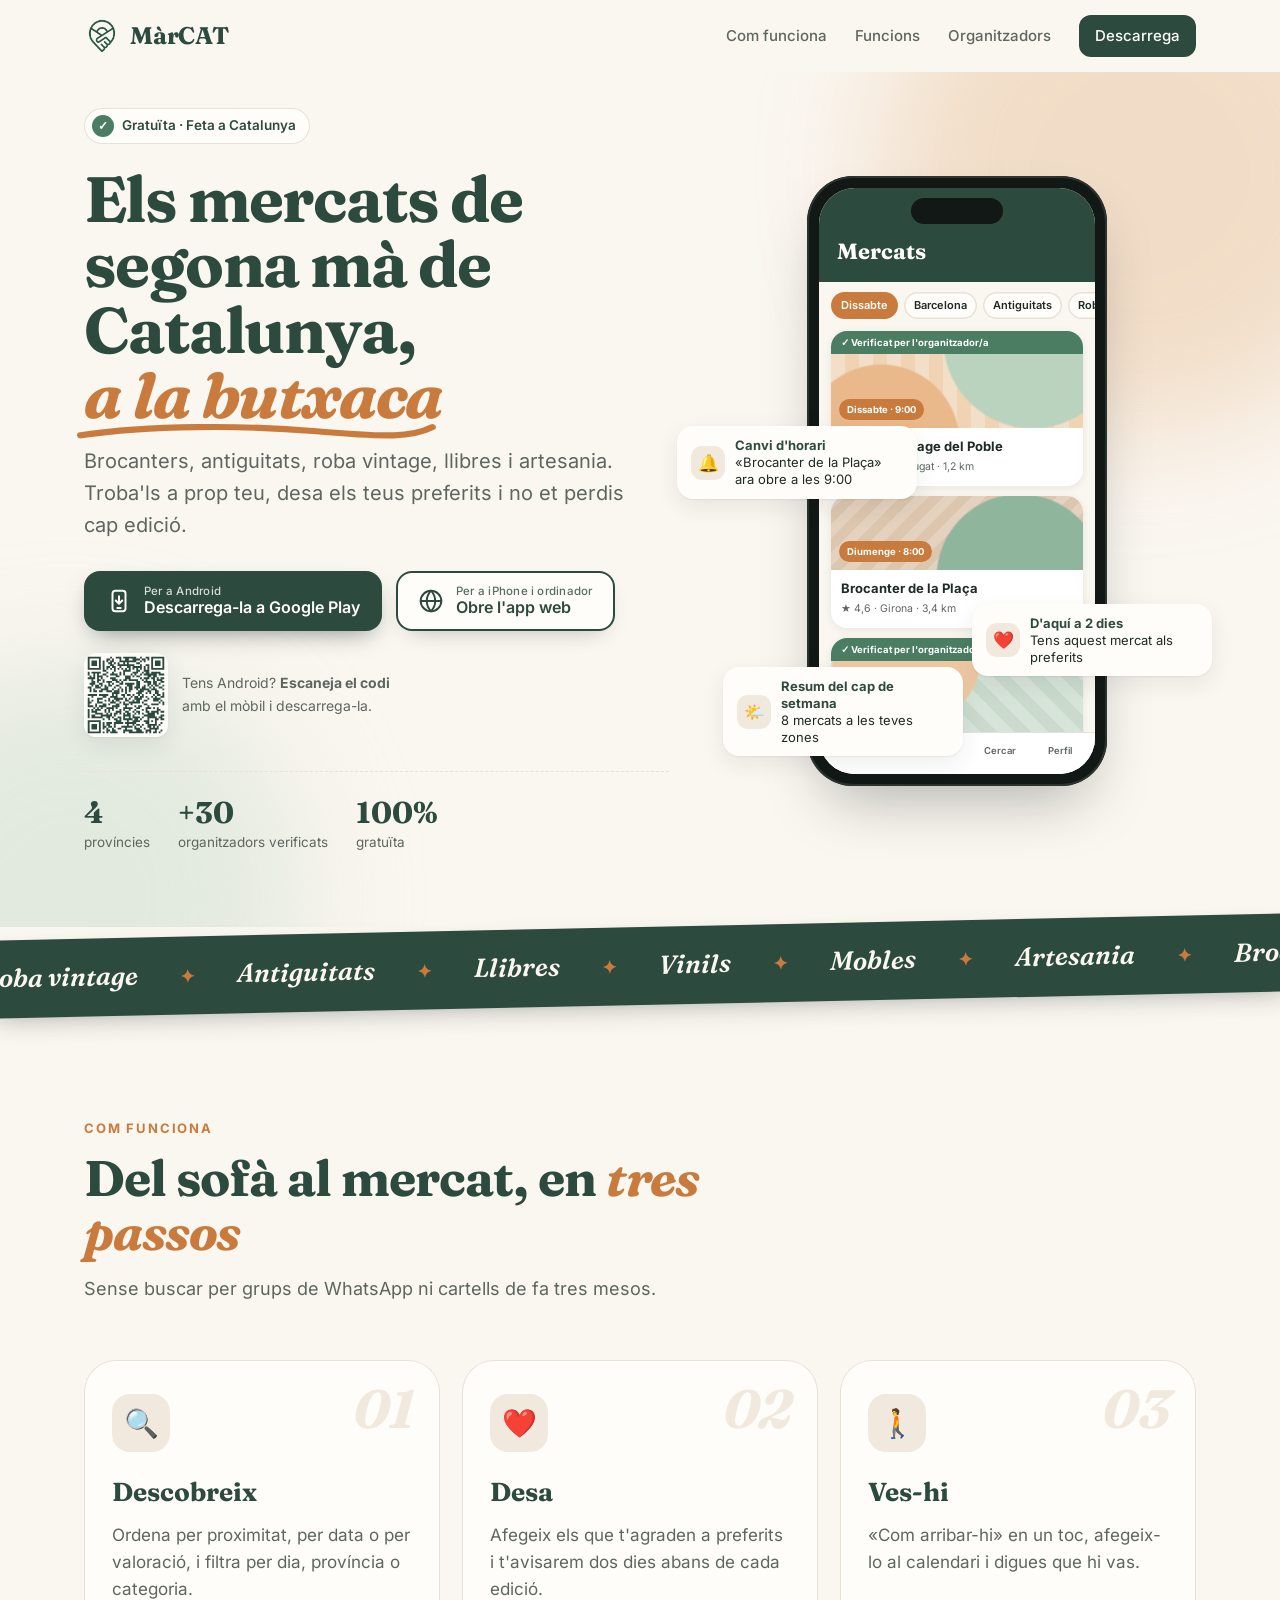
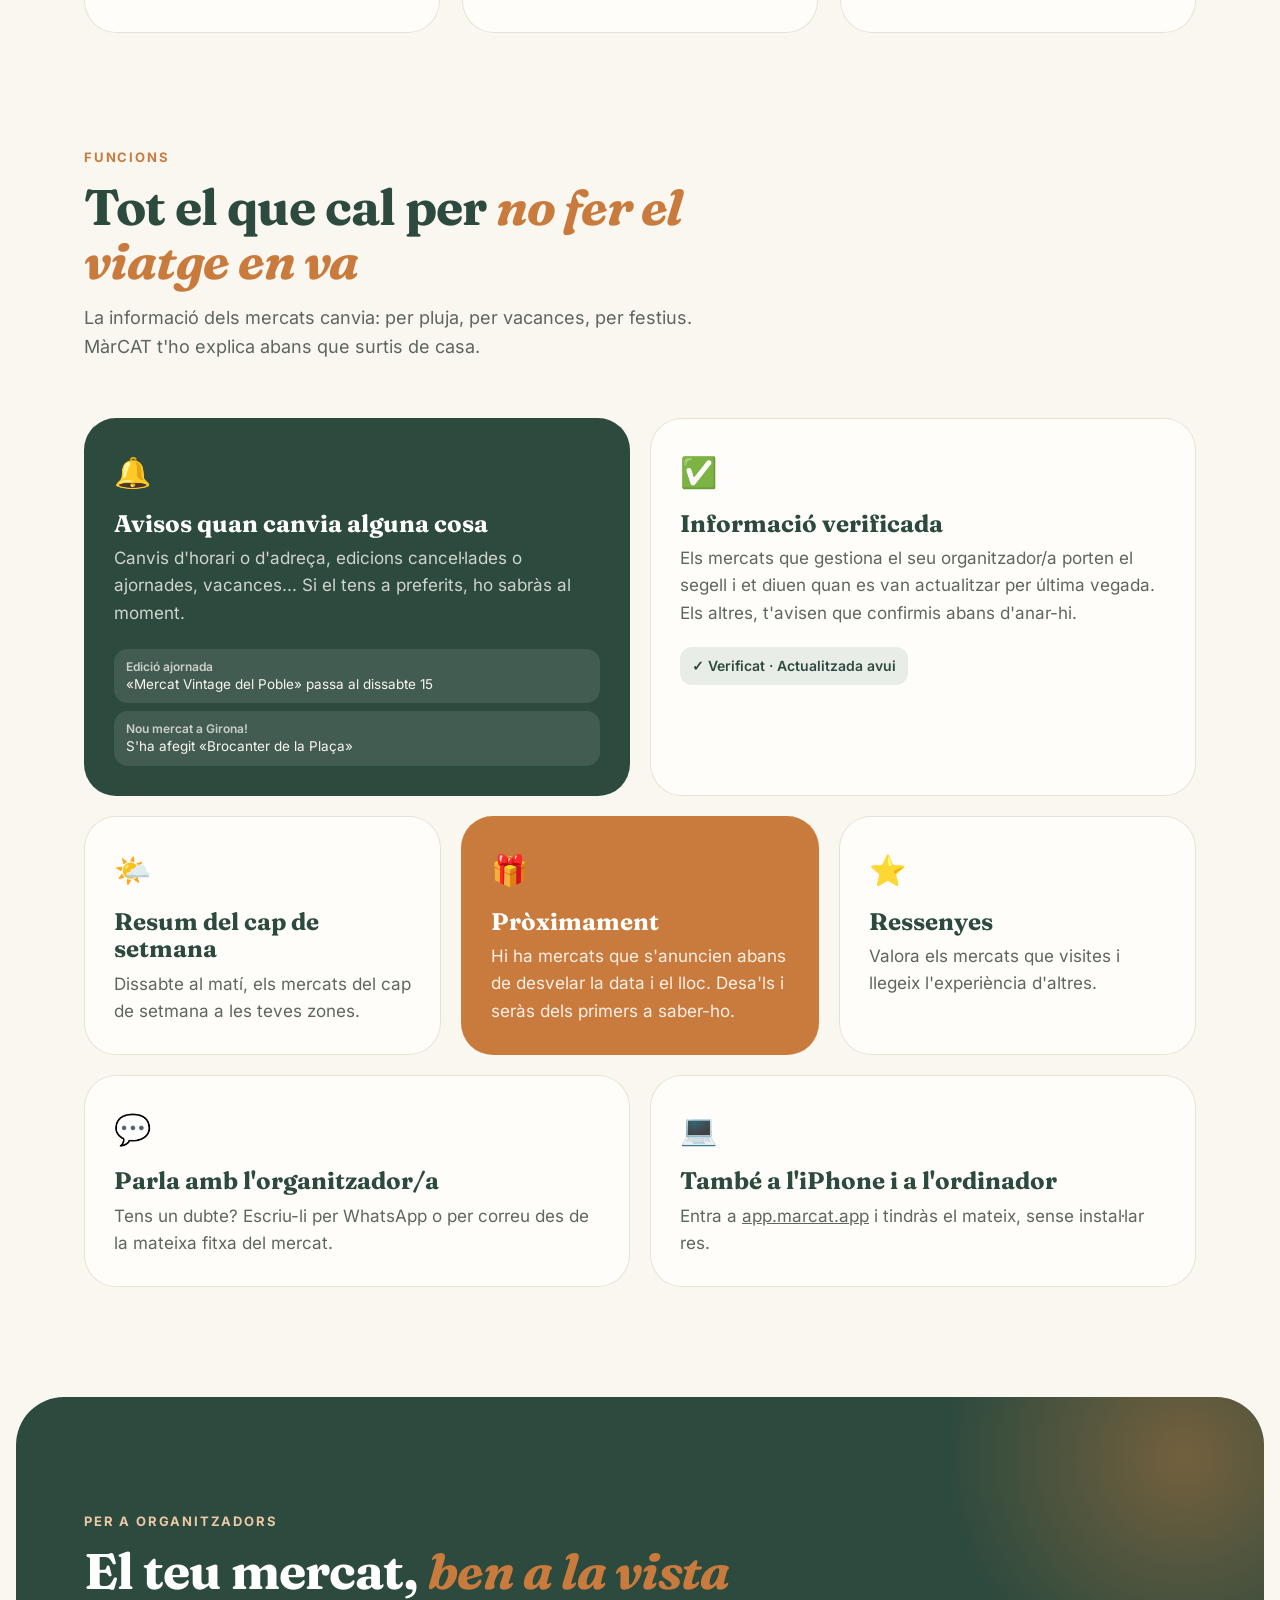
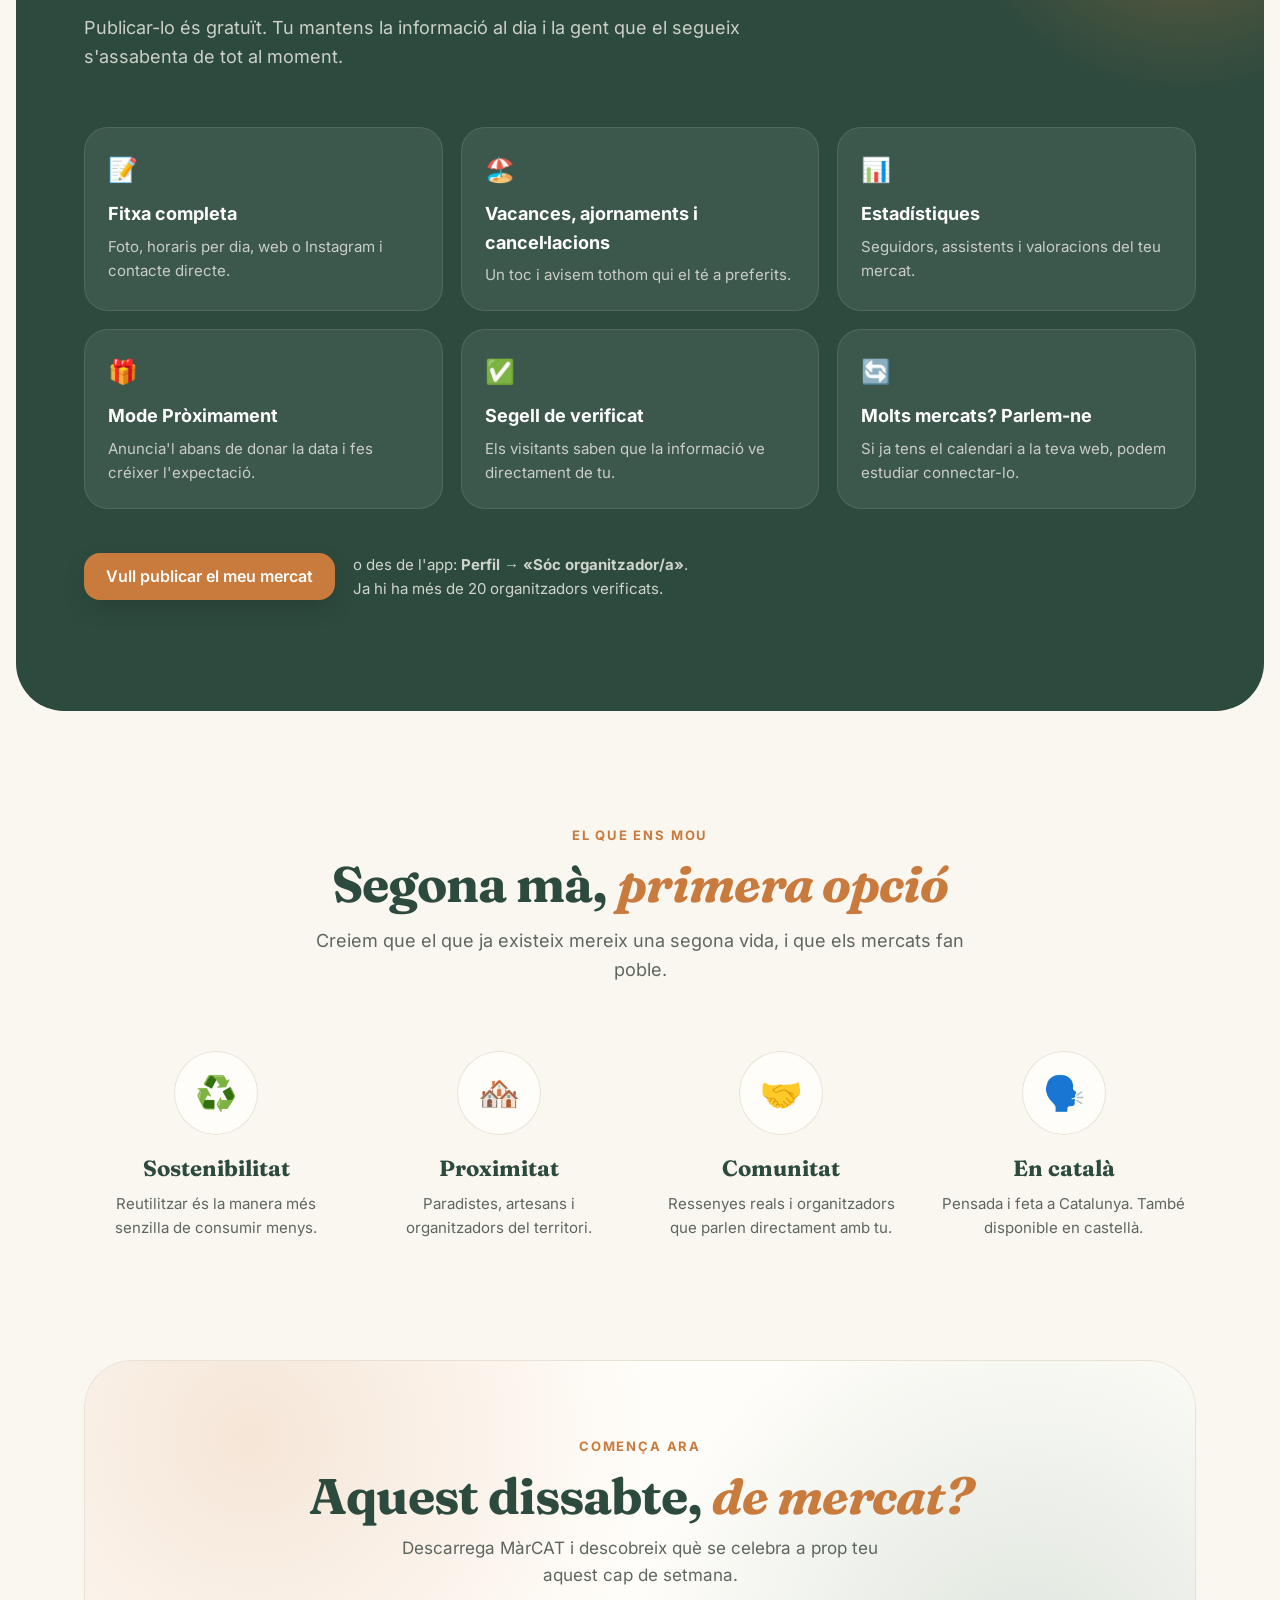
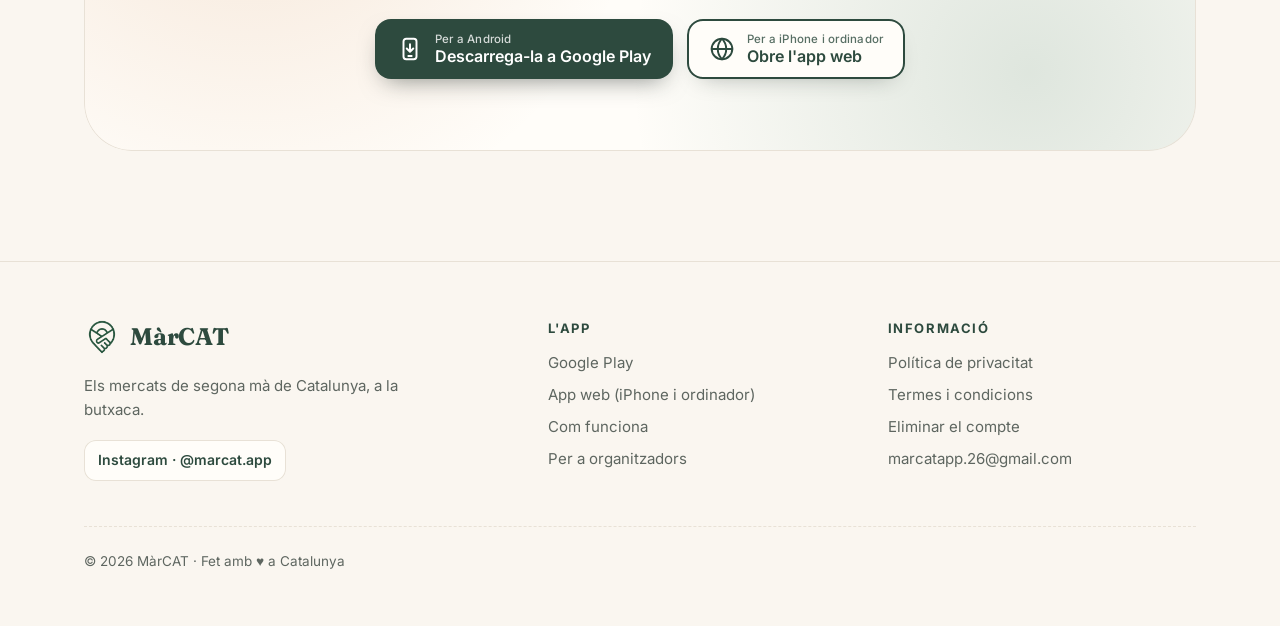
==== commit 44dce621: "Update verified organizers count in index.html" ====
--- a/index.html
+++ b/index.html
@@ -98,7 +98,7 @@
 
           <div class="xifres">
             <div class="xifra"><strong>4</strong><span>províncies</span></div>
-            <div class="xifra"><strong>+20</strong><span>organitzadors verificats</span></div>
+            <div class="xifra"><strong>+30</strong><span>organitzadors verificats</span></div>
             <div class="xifra"><strong>100%</strong><span>gratuïta</span></div>
           </div>
         </div>
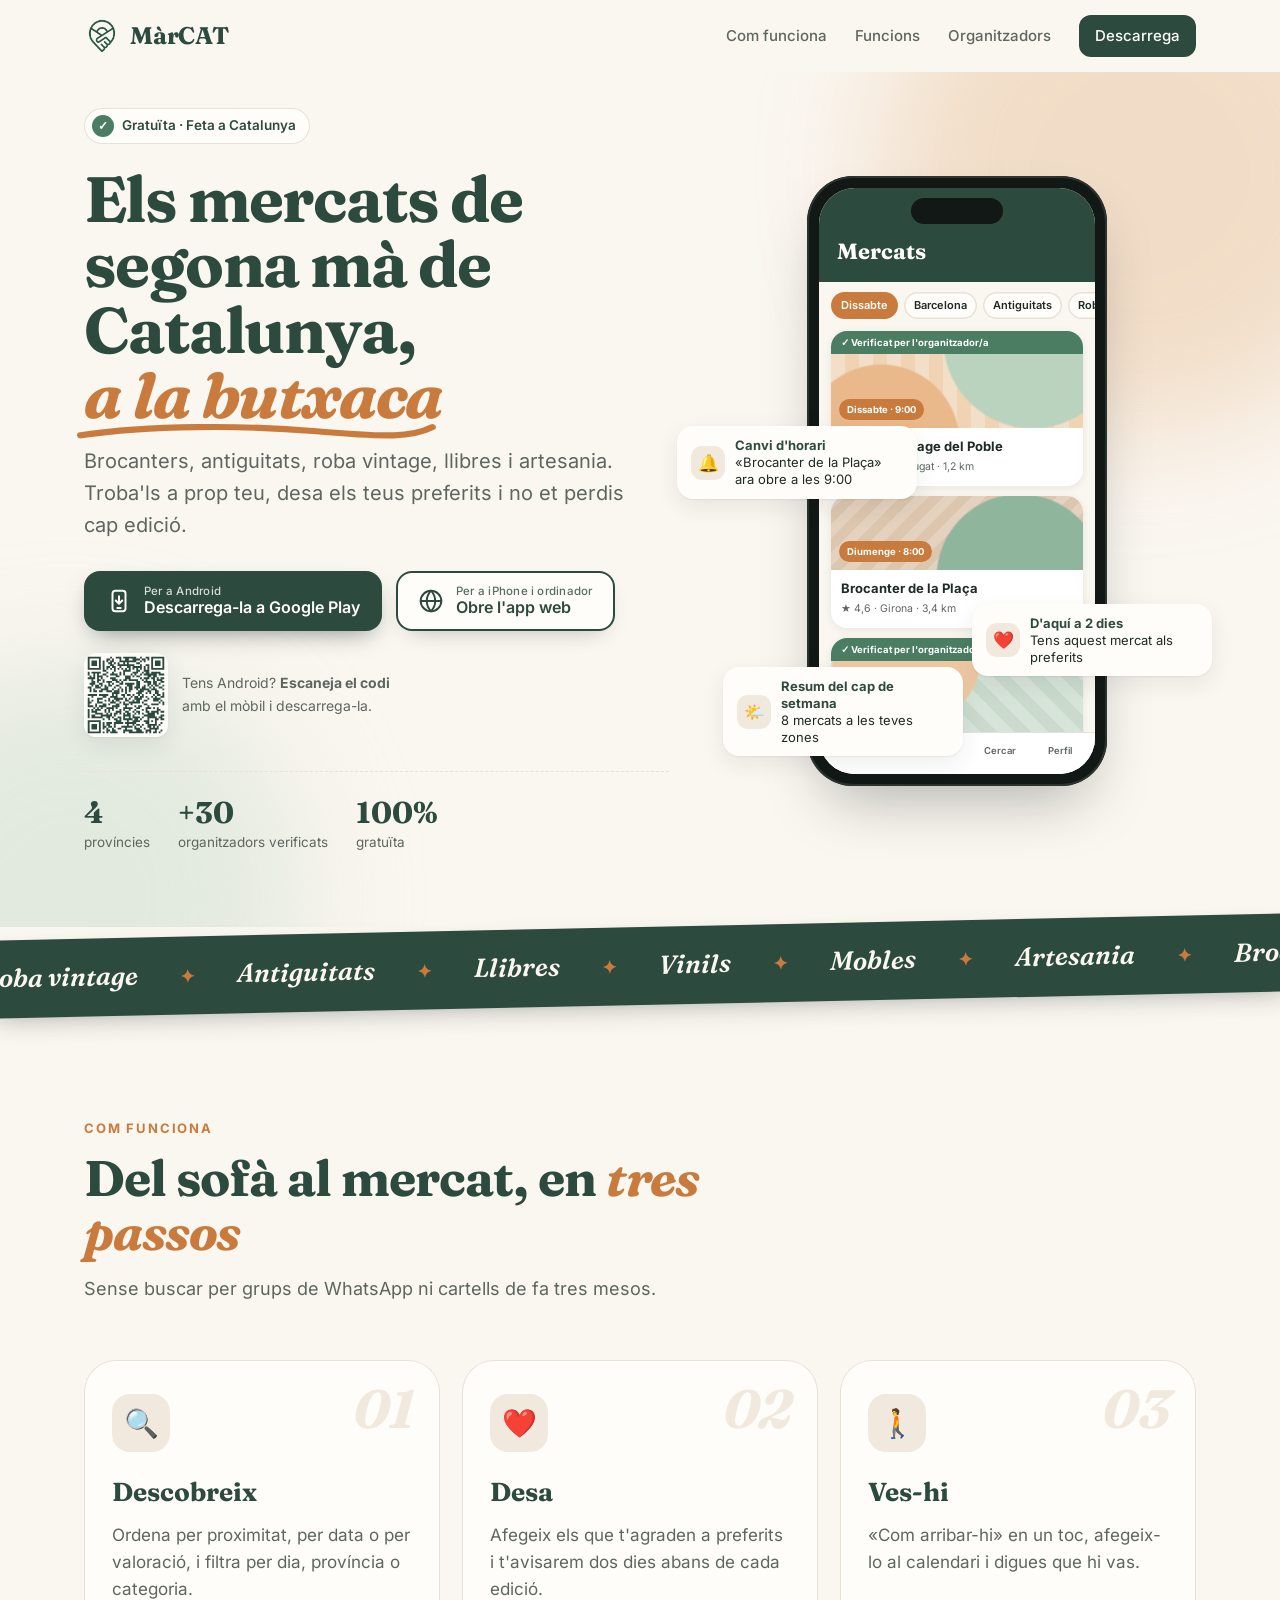
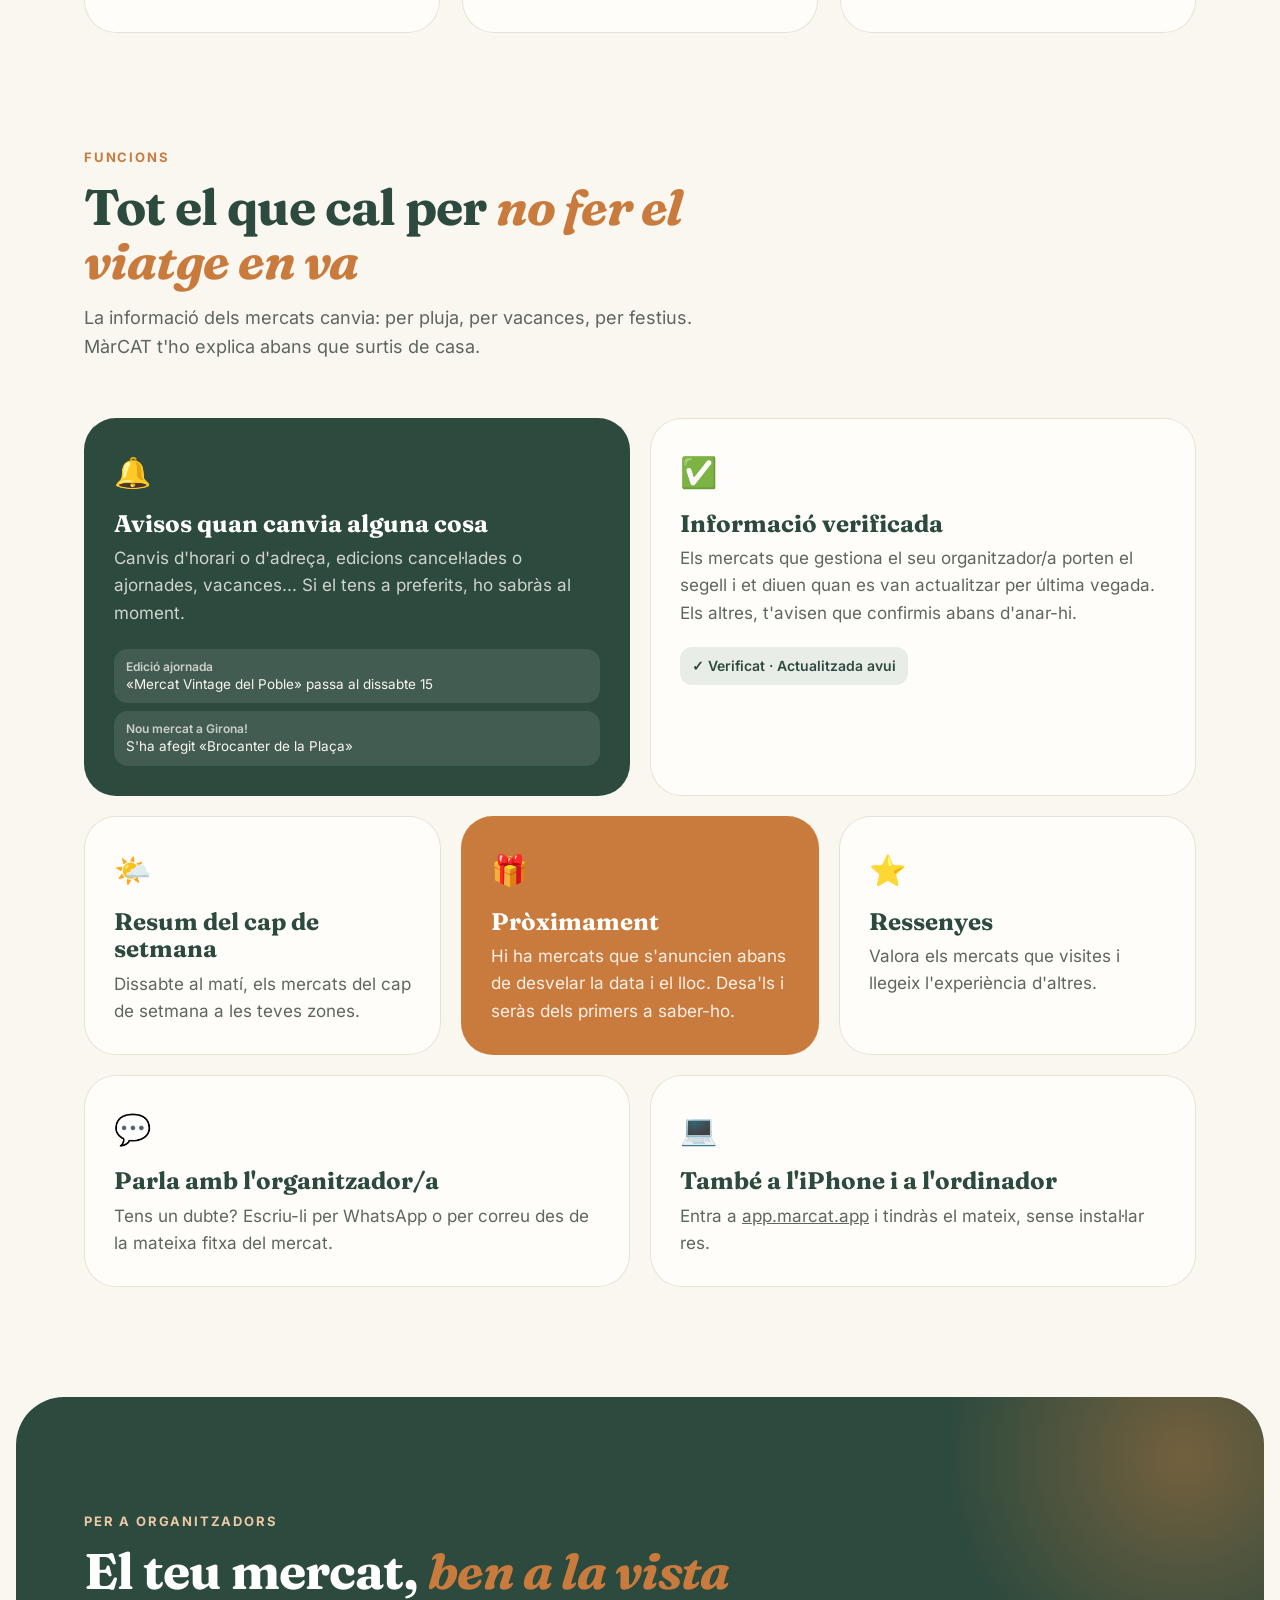
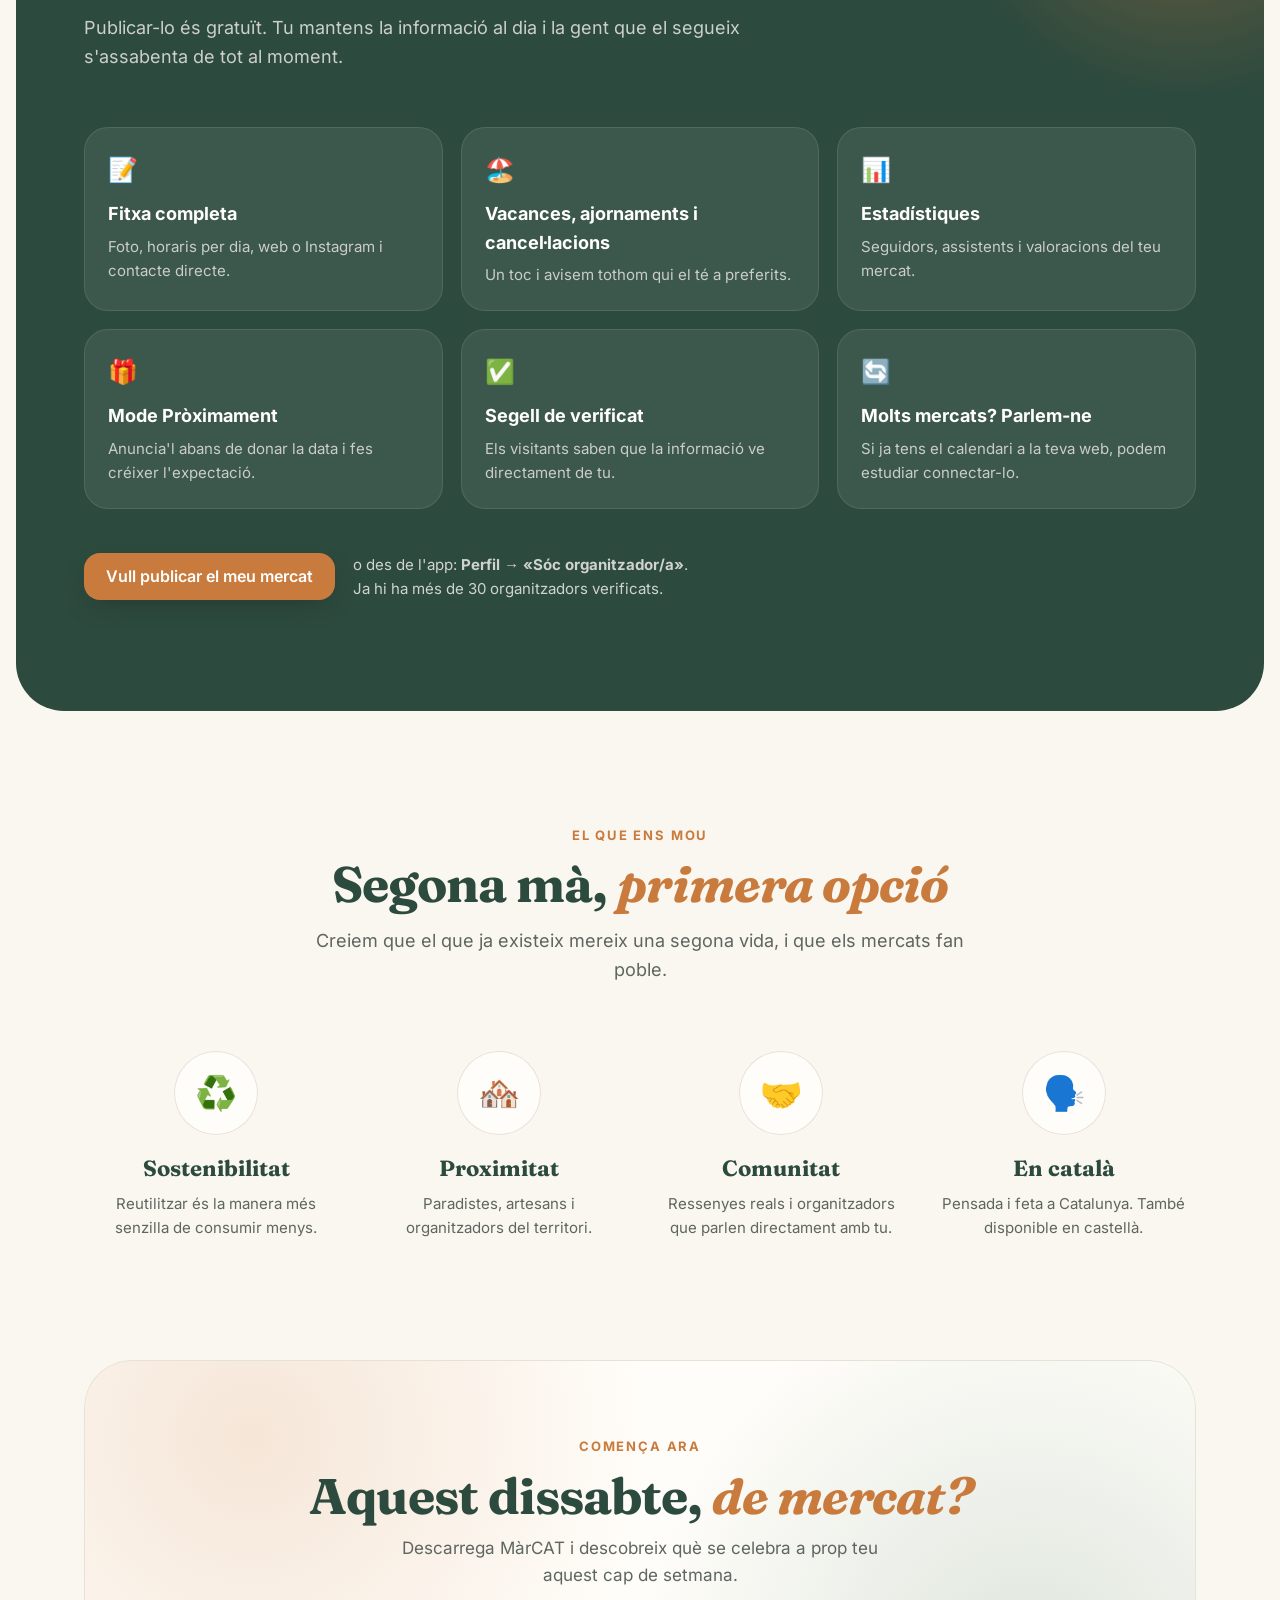
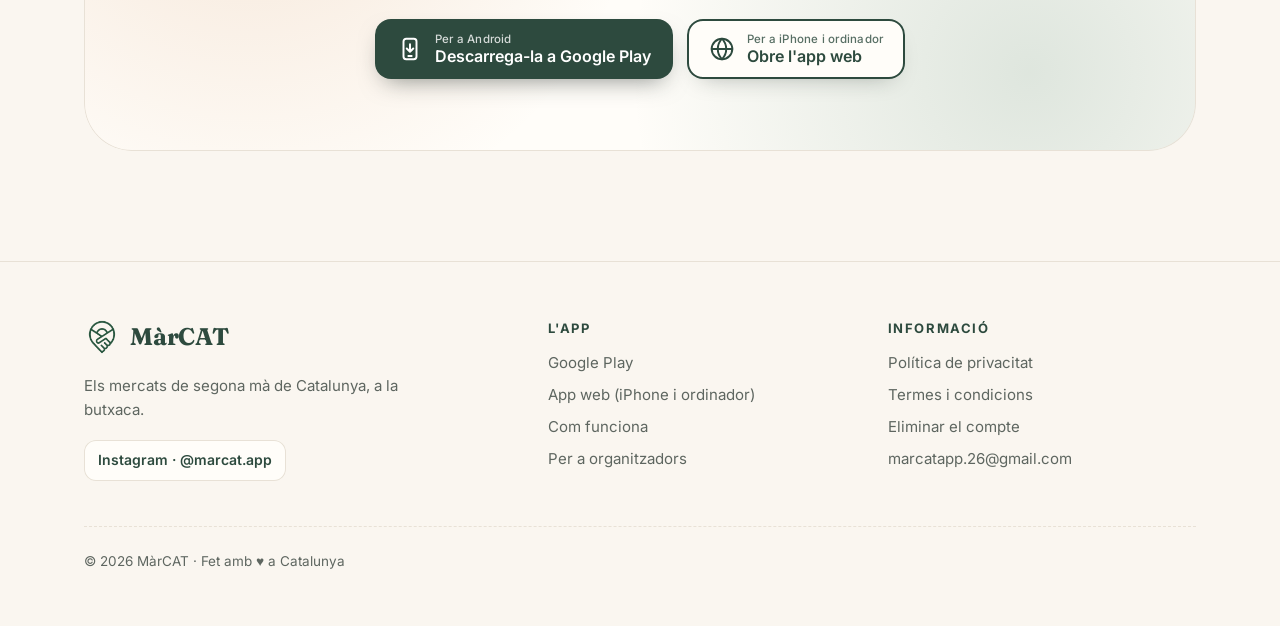
==== commit 4cfaed6a: "Update verified organizers count in index.html" ====
--- a/index.html
+++ b/index.html
@@ -318,7 +318,7 @@
             Vull publicar el meu mercat
           </a>
           <p>o des de l'app: <strong>Perfil → «Sóc organitzador/a»</strong>.<br>
-            Ja hi ha més de 20 organitzadors verificats.</p>
+            Ja hi ha més de 30 organitzadors verificats.</p>
         </div>
       </div>
     </section>
